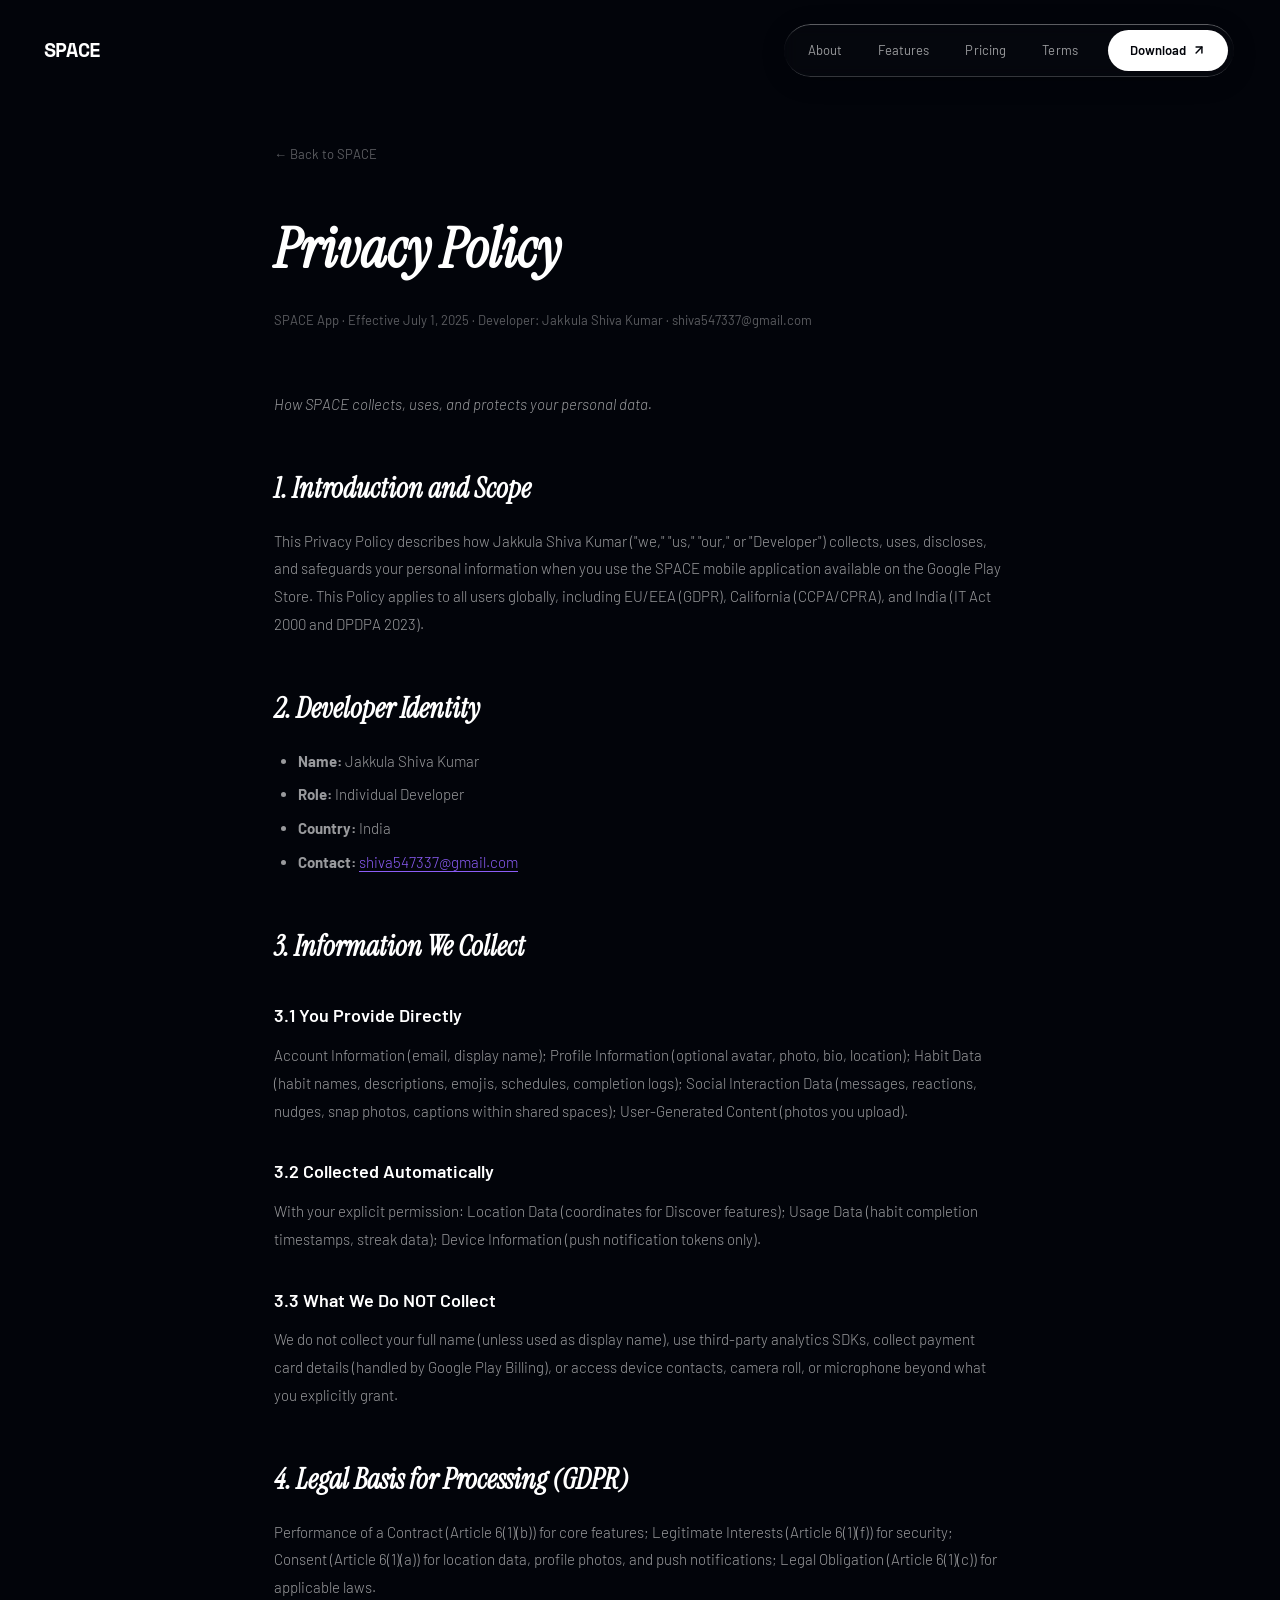
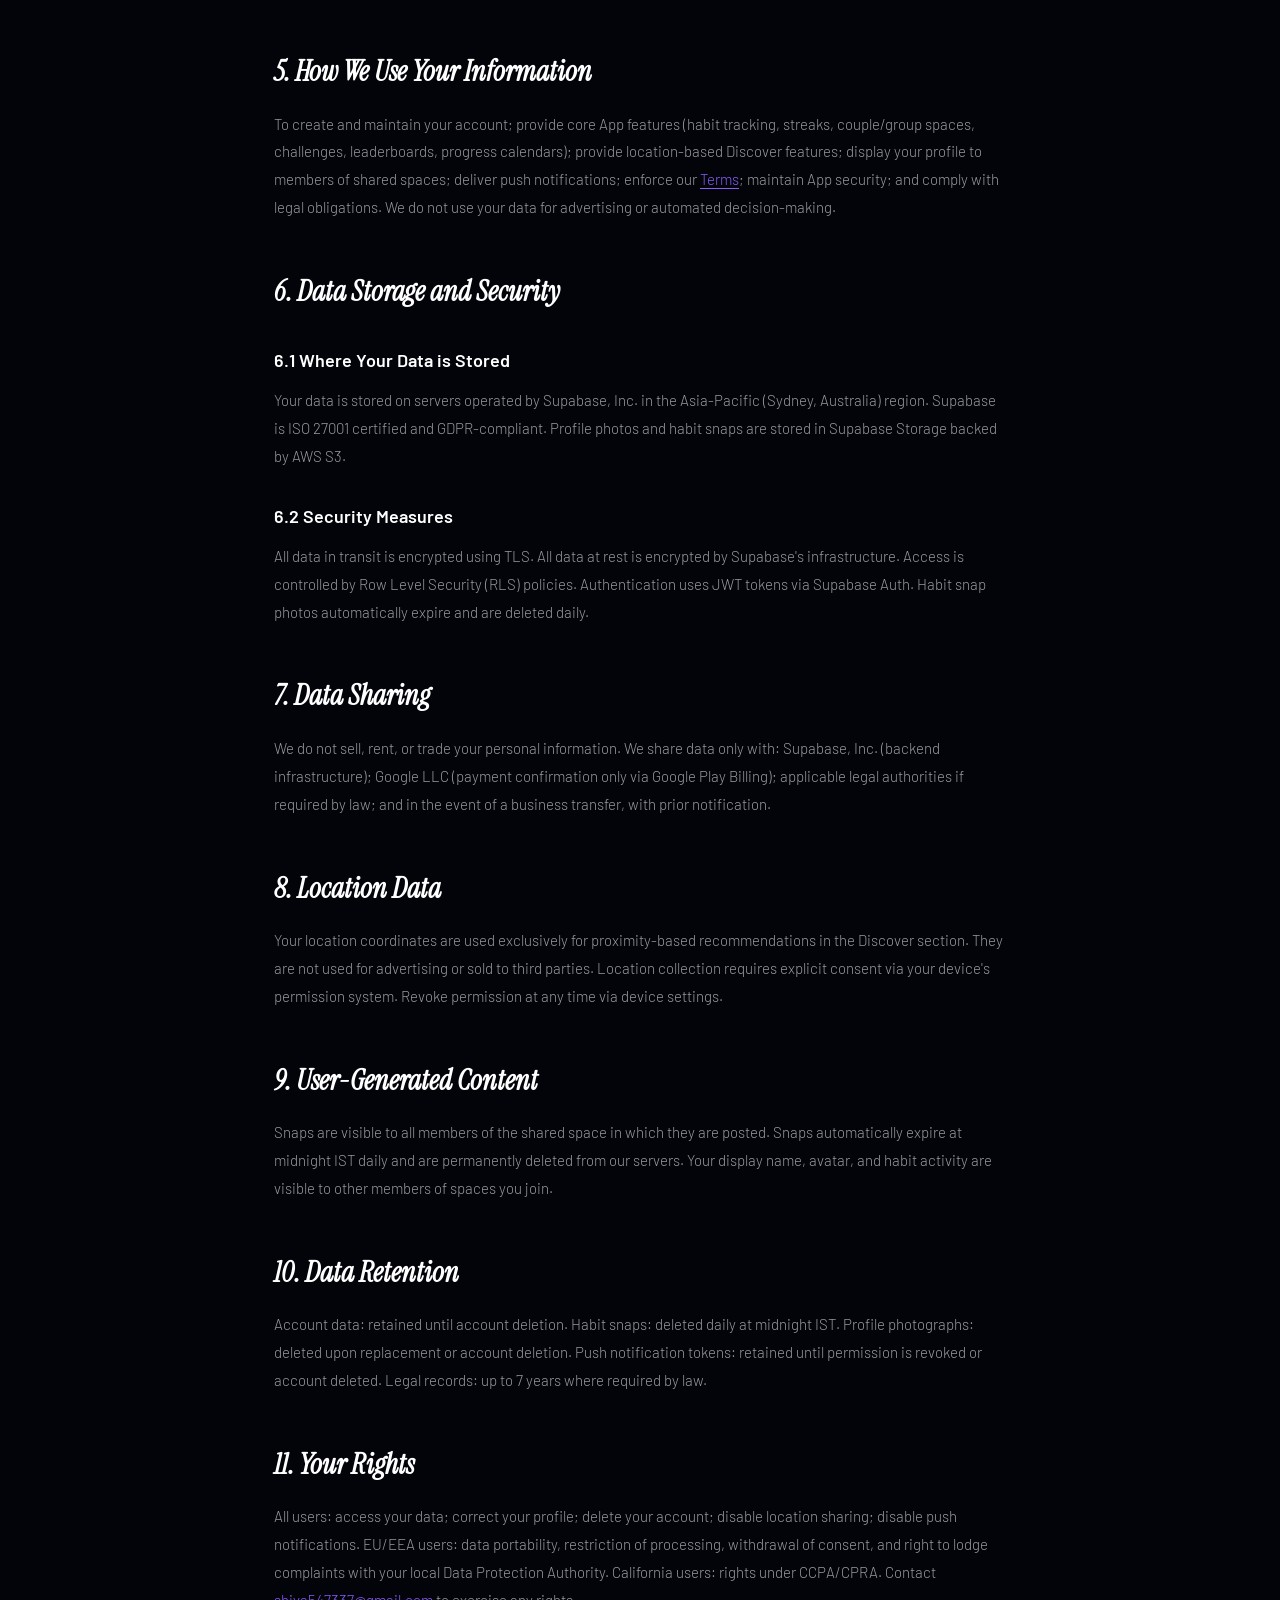
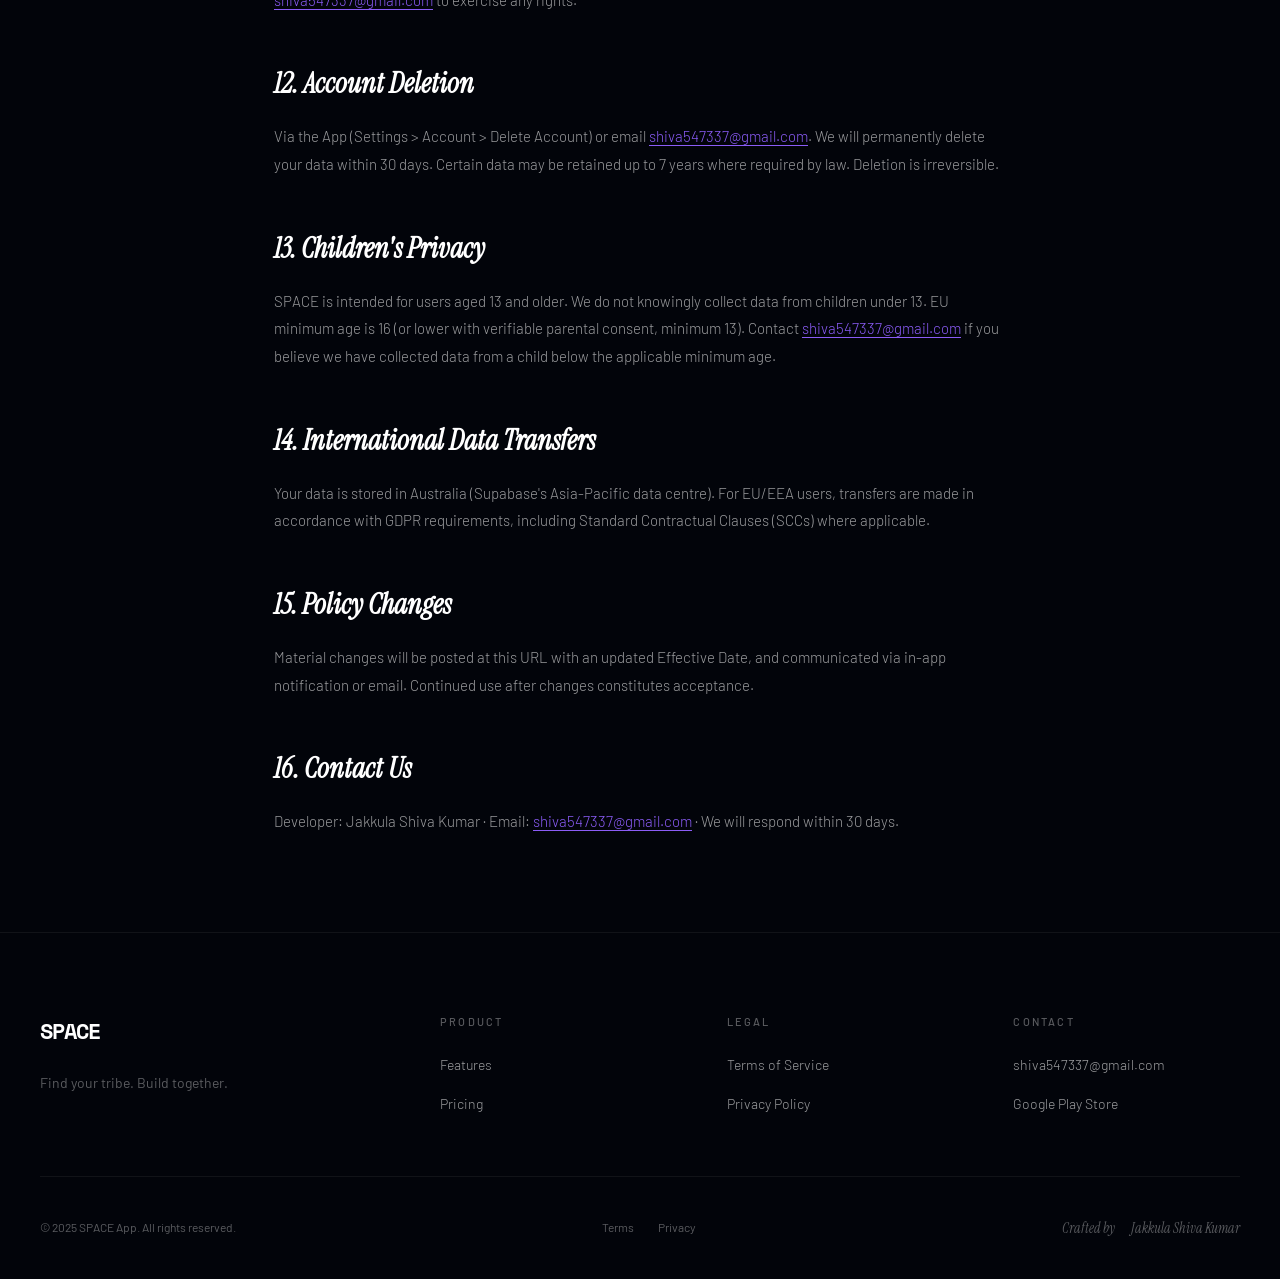
==== privacy.html @ 10e04848 "Add files via upload" ====
<!DOCTYPE html>
<html lang="en">

<head>
    <meta charset="UTF-8">
    <meta name="viewport" content="width=device-width, initial-scale=1.0">
    <title>Privacy Policy — SPACE App</title>
    <meta name="description"
        content="Privacy Policy for the SPACE habit tracking application. Learn how we collect, use, and protect your data.">
    <meta name="theme-color" content="#02040A">

    <link rel="preconnect" href="https://fonts.googleapis.com">
    <link rel="preconnect" href="https://fonts.gstatic.com" crossorigin>
    <link rel="stylesheet" href="styles.css">
</head>

<body>

    <!-- NAV -->
    <nav id="nav">
        <a href="index.html" class="nav-logo">SPACE</a>
        <div class="nav-pill liquid-glass">
            <div class="nav-links">
                <a href="index.html#showcase">About</a>
                <a href="index.html#features">Features</a>
                <a href="index.html#pricing">Pricing</a>
                <a href="terms.html">Terms</a>
            </div>
            <a href="https://play.google.com/store" target="_blank" class="nav-cta">
                Download
                <svg viewBox="0 0 24 24" fill="none" stroke="currentColor" stroke-width="2.5" stroke-linecap="round"
                    stroke-linejoin="round">
                    <line x1="7" y1="17" x2="17" y2="7" />
                    <polyline points="7 7 17 7 17 17" />
                </svg>
            </a>
        </div>
        <button class="hamburger" id="hamburger" aria-label="Menu">
            <span></span><span></span><span></span>
        </button>
    </nav>

    <div class="mobile-menu" id="mobile-menu">
        <a href="index.html">Home</a>
        <a href="index.html#features">Features</a>
        <a href="index.html#pricing">Pricing</a>
        <a href="terms.html">Terms of Service</a>
    </div>

    <!-- CONTENT -->
    <div class="legal-page">
        <a href="index.html" class="legal-back">← Back to SPACE</a>

        <h1 class="legal-title">Privacy Policy</h1>
        <p class="legal-subtitle">SPACE App · Effective July 1, 2025 · Developer: Jakkula Shiva Kumar ·
            shiva547337@gmail.com</p>

        <div class="legal-body">
            <p><em>How SPACE collects, uses, and protects your personal data.</em></p>

            <h2>1. Introduction and Scope</h2>
            <p>This Privacy Policy describes how Jakkula Shiva Kumar ("we," "us," "our," or "Developer") collects, uses,
                discloses, and safeguards your personal information when you use the SPACE mobile application available
                on the Google Play Store. This Policy applies to all users globally, including EU/EEA (GDPR), California
                (CCPA/CPRA), and India (IT Act 2000 and DPDPA 2023).</p>

            <h2>2. Developer Identity</h2>
            <ul>
                <li><strong>Name:</strong> Jakkula Shiva Kumar</li>
                <li><strong>Role:</strong> Individual Developer</li>
                <li><strong>Country:</strong> India</li>
                <li><strong>Contact:</strong> <a href="mailto:shiva547337@gmail.com">shiva547337@gmail.com</a></li>
            </ul>

            <h2>3. Information We Collect</h2>
            <h3>3.1 You Provide Directly</h3>
            <p>Account Information (email, display name); Profile Information (optional avatar, photo, bio, location);
                Habit Data (habit names, descriptions, emojis, schedules, completion logs); Social Interaction Data
                (messages, reactions, nudges, snap photos, captions within shared spaces); User-Generated Content
                (photos you upload).</p>
            <h3>3.2 Collected Automatically</h3>
            <p>With your explicit permission: Location Data (coordinates for Discover features); Usage Data (habit
                completion timestamps, streak data); Device Information (push notification tokens only).</p>
            <h3>3.3 What We Do NOT Collect</h3>
            <p>We do not collect your full name (unless used as display name), use third-party analytics SDKs, collect
                payment card details (handled by Google Play Billing), or access device contacts, camera roll, or
                microphone beyond what you explicitly grant.</p>

            <h2>4. Legal Basis for Processing (GDPR)</h2>
            <p>Performance of a Contract (Article 6(1)(b)) for core features; Legitimate Interests (Article 6(1)(f)) for
                security; Consent (Article 6(1)(a)) for location data, profile photos, and push notifications; Legal
                Obligation (Article 6(1)(c)) for applicable laws.</p>

            <h2>5. How We Use Your Information</h2>
            <p>To create and maintain your account; provide core App features (habit tracking, streaks, couple/group
                spaces, challenges, leaderboards, progress calendars); provide location-based Discover features; display
                your profile to members of shared spaces; deliver push notifications; enforce our <a
                    href="terms.html">Terms</a>; maintain App security; and comply with legal obligations. We do not use
                your data for advertising or automated decision-making.</p>

            <h2>6. Data Storage and Security</h2>
            <h3>6.1 Where Your Data is Stored</h3>
            <p>Your data is stored on servers operated by Supabase, Inc. in the Asia-Pacific (Sydney, Australia) region.
                Supabase is ISO 27001 certified and GDPR-compliant. Profile photos and habit snaps are stored in
                Supabase Storage backed by AWS S3.</p>
            <h3>6.2 Security Measures</h3>
            <p>All data in transit is encrypted using TLS. All data at rest is encrypted by Supabase's infrastructure.
                Access is controlled by Row Level Security (RLS) policies. Authentication uses JWT tokens via Supabase
                Auth. Habit snap photos automatically expire and are deleted daily.</p>

            <h2>7. Data Sharing</h2>
            <p>We do not sell, rent, or trade your personal information. We share data only with: Supabase, Inc.
                (backend infrastructure); Google LLC (payment confirmation only via Google Play Billing); applicable
                legal authorities if required by law; and in the event of a business transfer, with prior notification.
            </p>

            <h2>8. Location Data</h2>
            <p>Your location coordinates are used exclusively for proximity-based recommendations in the Discover
                section. They are not used for advertising or sold to third parties. Location collection requires
                explicit consent via your device's permission system. Revoke permission at any time via device settings.
            </p>

            <h2>9. User-Generated Content</h2>
            <p>Snaps are visible to all members of the shared space in which they are posted. Snaps automatically expire
                at midnight IST daily and are permanently deleted from our servers. Your display name, avatar, and habit
                activity are visible to other members of spaces you join.</p>

            <h2>10. Data Retention</h2>
            <p>Account data: retained until account deletion. Habit snaps: deleted daily at midnight IST. Profile
                photographs: deleted upon replacement or account deletion. Push notification tokens: retained until
                permission is revoked or account deleted. Legal records: up to 7 years where required by law.</p>

            <h2>11. Your Rights</h2>
            <p>All users: access your data; correct your profile; delete your account; disable location sharing; disable
                push notifications. EU/EEA users: data portability, restriction of processing, withdrawal of consent,
                and right to lodge complaints with your local Data Protection Authority. California users: rights under
                CCPA/CPRA. Contact <a href="mailto:shiva547337@gmail.com">shiva547337@gmail.com</a> to exercise any
                rights.</p>

            <h2>12. Account Deletion</h2>
            <p>Via the App (Settings > Account > Delete Account) or email <a
                    href="mailto:shiva547337@gmail.com">shiva547337@gmail.com</a>. We will permanently delete your data
                within
                30 days. Certain data may be retained up to 7 years where required by law. Deletion is irreversible.</p>

            <h2>13. Children's Privacy</h2>
            <p>SPACE is intended for users aged 13 and older. We do not knowingly collect data from children under 13.
                EU minimum age is 16 (or lower with verifiable parental consent, minimum 13). Contact <a
                    href="mailto:shiva547337@gmail.com">shiva547337@gmail.com</a> if you
                believe we have collected data from a child below the applicable minimum age.</p>

            <h2>14. International Data Transfers</h2>
            <p>Your data is stored in Australia (Supabase's Asia-Pacific data centre). For EU/EEA users, transfers are
                made in accordance with GDPR requirements, including Standard Contractual Clauses (SCCs) where
                applicable.</p>

            <h2>15. Policy Changes</h2>
            <p>Material changes will be posted at this URL with an updated Effective Date, and communicated via in-app
                notification or email. Continued use after changes constitutes acceptance.</p>

            <h2>16. Contact Us</h2>
            <p>Developer: Jakkula Shiva Kumar · Email: <a href="mailto:shiva547337@gmail.com">shiva547337@gmail.com</a>
                · We will respond within 30 days.</p>
        </div>
    </div>

    <!-- FOOTER -->
    <footer>
        <div class="footer-grid">
            <div>
                <a href="index.html" class="footer-logo">SPACE</a>
                <p style="font-size:14px;color:var(--text-tertiary);margin-top:8px;">Find your tribe. Build together.
                </p>
            </div>
            <div class="footer-col">
                <h5>Product</h5>
                <ul>
                    <li><a href="index.html#features">Features</a></li>
                    <li><a href="index.html#pricing">Pricing</a></li>
                </ul>
            </div>
            <div class="footer-col">
                <h5>Legal</h5>
                <ul>
                    <li><a href="terms.html">Terms of Service</a></li>
                    <li><a href="privacy.html">Privacy Policy</a></li>
                </ul>
            </div>
            <div class="footer-col">
                <h5>Contact</h5>
                <ul>
                    <li><a href="mailto:shiva547337@gmail.com">shiva547337@gmail.com</a></li>
                    <li><a href="https://play.google.com/store" target="_blank">Google Play Store</a></li>
                </ul>
            </div>
        </div>
        <div class="footer-bottom">
            <span class="footer-copy">© 2025 SPACE App. All rights reserved.</span>
            <div class="footer-links">
                <a href="terms.html">Terms</a>
                <a href="privacy.html">Privacy</a>
            </div>
            <span class="footer-partners">Crafted by <em>Jakkula Shiva Kumar</em></span>
        </div>
    </footer>

    <script>
        // Hamburger menu for legal pages
        const hamburger = document.getElementById('hamburger');
        const mobileMenu = document.getElementById('mobile-menu');
        if (hamburger && mobileMenu) {
            hamburger.addEventListener('click', () => {
                hamburger.classList.toggle('active');
                mobileMenu.classList.toggle('open');
                document.body.style.overflow = mobileMenu.classList.contains('open') ? 'hidden' : '';
            });
            mobileMenu.querySelectorAll('a').forEach(link => {
                link.addEventListener('click', () => {
                    hamburger.classList.remove('active');
                    mobileMenu.classList.remove('open');
                    document.body.style.overflow = '';
                });
            });
        }

        // Scroll nav effect
        const nav = document.getElementById('nav');
        const style = document.createElement('style');
        style.textContent = `
            nav.scrolled {
                background: rgba(2, 4, 10, 0.85);
                backdrop-filter: blur(24px);
                -webkit-backdrop-filter: blur(24px);
                border-bottom: 1px solid rgba(255,255,255,0.06);
                box-shadow: 0 4px 30px rgba(0,0,0,0.3);
            }
        `;
        document.head.appendChild(style);
        window.addEventListener('scroll', () => {
            nav.classList.toggle('scrolled', window.scrollY > 80);
        }, { passive: true });
    </script>
</body>

</html>
---- styles.css ----
/* ============================================================
   SPACE — Cinematic Liquid Glass Design System
   Deep Void · Frosted Glass · Instrument Serif · Barlow
   ============================================================ */

/* ---------- FONTS ---------- */
@import url('https://fonts.googleapis.com/css2?family=Instrument+Serif:ital@0;1&family=Barlow:wght@300;400;500;600&family=Space+Mono:ital,wght@0,400;0,700;1,400&display=swap');

/* ---------- CSS CUSTOM PROPERTIES ---------- */
:root {
    --bg: #02040A;
    --bg-card: rgba(255, 255, 255, 0.015);
    --bg-card-strong: rgba(255, 255, 255, 0.02);

    --text: #ffffff;
    --text-secondary: rgba(255, 255, 255, 0.60);
    --text-tertiary: rgba(255, 255, 255, 0.35);
    --text-highlight: rgba(255, 255, 255, 0.85);

    --accent: #8B5CF6;
    --accent-2: #EC4899;
    --accent-3: #34D399;
    --neon-blue: #3B82F6;
    --gold: #FBBF24;
    --indigo: #6366F1;

    --border: rgba(255, 255, 255, 0.06);
    --border-hover: rgba(255, 255, 255, 0.12);

    --radius: 20px;
    --radius-lg: 2.5rem;
    --radius-pill: 100px;

    --ease: cubic-bezier(0.16, 1, 0.3, 1);
    --ease-smooth: cubic-bezier(0.4, 0, 0.2, 1);

    --font-heading: 'Instrument Serif', serif;
    --font-body: 'Barlow', sans-serif;
    --font-brand: 'Space Mono', monospace;
}

/* ---------- RESET ---------- */
*,
*::before,
*::after {
    margin: 0;
    padding: 0;
    box-sizing: border-box;
}

html {
    scroll-behavior: smooth;
    font-size: 16px;
    -webkit-font-smoothing: antialiased;
    -moz-osx-font-smoothing: grayscale;
}

body {
    font-family: var(--font-body);
    font-weight: 400;
    color: var(--text);
    background-color: var(--bg);
    line-height: 1.6;
    overflow-x: hidden;
}

::selection {
    background: rgba(255, 255, 255, 0.3);
    color: white;
}

a {
    color: inherit;
    text-decoration: none;
    transition: all 0.3s var(--ease);
}

ul,
ol {
    list-style: none;
}

img {
    max-width: 100%;
    display: block;
}

button {
    font-family: inherit;
    border: none;
    cursor: pointer;
    background: none;
    color: inherit;
}

/* ---------- LIQUID GLASS CSS ---------- */
.liquid-glass {
    background: rgba(255, 255, 255, 0.015);
    background-blend-mode: luminosity;
    backdrop-filter: blur(8px);
    -webkit-backdrop-filter: blur(8px);
    border: none;
    box-shadow: inset 0 1px 1px rgba(255, 255, 255, 0.1), 0 4px 24px rgba(0, 0, 0, 0.2);
    position: relative;
    overflow: hidden;
    transition: all 0.4s var(--ease);
}

.liquid-glass::before {
    content: '';
    position: absolute;
    inset: 0;
    border-radius: inherit;
    padding: 1px;
    background: linear-gradient(180deg, rgba(255, 255, 255, 0.3) 0%, rgba(255, 255, 255, 0.05) 20%, rgba(255, 255, 255, 0) 40%, rgba(255, 255, 255, 0) 60%, rgba(255, 255, 255, 0.05) 80%, rgba(255, 255, 255, 0.2) 100%);
    -webkit-mask: linear-gradient(#fff 0 0) content-box, linear-gradient(#fff 0 0);
    -webkit-mask-composite: xor;
    mask-composite: exclude;
    pointer-events: none;
}

.liquid-glass-strong {
    background: rgba(255, 255, 255, 0.02);
    background-blend-mode: luminosity;
    backdrop-filter: blur(50px);
    -webkit-backdrop-filter: blur(50px);
    border: none;
    box-shadow: 0 8px 32px rgba(0, 0, 0, 0.3), inset 0 1px 1px rgba(255, 255, 255, 0.2);
    position: relative;
    overflow: hidden;
    transition: all 0.4s var(--ease);
}

.liquid-glass-strong::before {
    content: '';
    position: absolute;
    inset: 0;
    border-radius: inherit;
    padding: 1.2px;
    background: linear-gradient(180deg, rgba(255, 255, 255, 0.6) 0%, rgba(255, 255, 255, 0.15) 20%, rgba(255, 255, 255, 0) 40%, rgba(255, 255, 255, 0) 60%, rgba(255, 255, 255, 0.15) 80%, rgba(255, 255, 255, 0.4) 100%);
    -webkit-mask: linear-gradient(#fff 0 0) content-box, linear-gradient(#fff 0 0);
    -webkit-mask-composite: xor;
    mask-composite: exclude;
    pointer-events: none;
}

/* ---------- ANIMATIONS ---------- */
@keyframes fadeUp {
    from {
        opacity: 0;
        transform: translateY(30px);
        filter: blur(8px);
    }

    to {
        opacity: 1;
        transform: translateY(0);
        filter: blur(0);
    }
}

@keyframes float {

    0%,
    100% {
        transform: translateY(0);
    }

    50% {
        transform: translateY(-14px);
    }
}

@keyframes pulse-glow {

    0%,
    100% {
        opacity: 0.6;
        box-shadow: 0 0 10px currentColor;
    }

    50% {
        opacity: 1;
        box-shadow: 0 0 20px currentColor;
    }
}

@keyframes shimmer {
    0% {
        background-position: 0% center;
    }

    100% {
        background-position: 250% center;
    }
}

@keyframes gradient-shift {
    0% {
        background-position: 0% 50%;
    }

    50% {
        background-position: 100% 50%;
    }

    100% {
        background-position: 0% 50%;
    }
}

@keyframes marquee-scroll {
    0% {
        transform: translateX(0);
    }

    100% {
        transform: translateX(-50%);
    }
}

@keyframes spin-slow {
    from {
        transform: rotate(0deg);
    }

    to {
        transform: rotate(360deg);
    }
}

/* Scroll reveal */
.reveal {
    opacity: 0;
    transform: translateY(40px);
    filter: blur(8px);
    transition: opacity 0.8s var(--ease), transform 0.8s var(--ease), filter 0.8s var(--ease);
}

.reveal.visible {
    opacity: 1;
    transform: translateY(0);
    filter: blur(0);
}

.reveal.delay-1 {
    transition-delay: 0.12s;
}

.reveal.delay-2 {
    transition-delay: 0.24s;
}

.reveal.delay-3 {
    transition-delay: 0.36s;
}

.reveal.delay-4 {
    transition-delay: 0.48s;
}

.reveal.delay-5 {
    transition-delay: 0.60s;
}

/* Blur text word animation */
.blur-word {
    display: inline-block;
    opacity: 0;
    filter: blur(12px);
    transform: translateY(40px);
    transition: all 0.6s var(--ease);
}

.blur-word.visible {
    opacity: 1;
    filter: blur(0);
    transform: translateY(0);
}

/* ---------- LAYOUT HELPERS ---------- */
.container {
    max-width: 1200px;
    margin: 0 auto;
    padding: 0 24px;
}

.container-lg {
    max-width: 1400px;
    margin: 0 auto;
    padding: 0 24px;
}

/* ---------- BUTTONS ---------- */
.btn {
    display: inline-flex;
    align-items: center;
    gap: 10px;
    font-family: var(--font-body);
    font-weight: 500;
    font-size: 15px;
    padding: 14px 32px;
    border-radius: var(--radius-pill);
    cursor: pointer;
    transition: all 0.4s var(--ease);
    white-space: nowrap;
    letter-spacing: 0.01em;
}

.btn-icon {
    width: 18px;
    height: 18px;
}

.btn-primary {
    background: #fff;
    color: var(--bg);
    font-weight: 600;
    box-shadow: 0 0 40px rgba(255, 255, 255, 0.08);
}

.btn-primary:hover {
    transform: translateY(-2px);
    box-shadow: 0 8px 40px rgba(255, 255, 255, 0.15);
}

.btn-glass {
    padding: 14px 32px;
}

.btn-glass:hover {
    background: rgba(255, 255, 255, 0.04);
    transform: translateY(-2px);
}

.btn-outline {
    border: 1px solid rgba(255, 255, 255, 0.15);
    color: var(--text-secondary);
}

.btn-outline:hover {
    border-color: rgba(255, 255, 255, 0.3);
    color: var(--text);
}

.btn-sm {
    padding: 10px 22px;
    font-size: 13px;
}

/* ---------- SECTION SHARED ---------- */
.section-label {
    font-family: var(--font-body);
    font-size: 11px;
    font-weight: 500;
    letter-spacing: 0.25em;
    text-transform: uppercase;
    color: var(--text-tertiary);
    margin-bottom: 20px;
}

.section-label.centered {
    text-align: center;
}

.section-heading {
    font-family: var(--font-heading);
    font-style: italic;
    font-size: clamp(40px, 6vw, 80px);
    font-weight: 400;
    line-height: 1.1;
    letter-spacing: -0.02em;
    text-wrap: balance;
    margin-bottom: 24px;
}

.section-heading .accent {
    color: var(--accent);
}

.section-desc {
    font-size: 17px;
    font-weight: 300;
    line-height: 1.8;
    color: var(--text-secondary);
    max-width: 540px;
    letter-spacing: 0.01em;
}

.section-desc.centered {
    margin: 0 auto;
    text-align: center;
}

/* ---------- NAVBAR ---------- */
nav {
    position: fixed;
    top: 24px;
    left: 50%;
    transform: translateX(-50%);
    z-index: 50;
    display: flex;
    align-items: center;
    gap: 0;
    padding: 0 6px;
    transition: all 0.5s var(--ease);
    width: calc(100% - 48px);
    max-width: 1200px;
}

.nav-logo {
    font-family: var(--font-brand);
    font-size: 20px;
    font-weight: 700;
    color: var(--text);
    letter-spacing: -0.04em;
    width: 52px;
    height: 52px;
    display: flex;
    align-items: center;
    justify-content: center;
    border-radius: 50%;
    flex-shrink: 0;
}

.nav-pill {
    display: flex;
    align-items: center;
    gap: 4px;
    margin-left: auto;
    padding: 6px;
    border-radius: var(--radius-pill);
}

.nav-links {
    display: flex;
    align-items: center;
    gap: 0;
}

.nav-links a {
    font-size: 13px;
    font-weight: 400;
    color: var(--text-secondary);
    padding: 10px 18px;
    border-radius: var(--radius-pill);
    transition: all 0.3s var(--ease);
    letter-spacing: 0.01em;
}

.nav-links a:hover {
    color: var(--text);
    background: rgba(255, 255, 255, 0.04);
}

.nav-cta {
    font-family: var(--font-body);
    font-size: 13px;
    font-weight: 600;
    background: #fff;
    color: var(--bg);
    padding: 10px 22px;
    border-radius: var(--radius-pill);
    margin-left: 8px;
    display: inline-flex;
    align-items: center;
    gap: 6px;
    transition: all 0.3s var(--ease);
}

.nav-cta:hover {
    transform: scale(1.04);
    box-shadow: 0 4px 24px rgba(255, 255, 255, 0.12);
}

.nav-cta svg {
    width: 14px;
    height: 14px;
}

/* Hamburger */
.hamburger {
    display: none;
    flex-direction: column;
    gap: 5px;
    cursor: pointer;
    padding: 8px;
    z-index: 900;
    margin-left: auto;
}

.hamburger span {
    width: 22px;
    height: 1.5px;
    background: var(--text);
    border-radius: 2px;
    transition: all 0.35s var(--ease);
    transform-origin: center;
}

.hamburger.active span:nth-child(1) {
    transform: rotate(45deg) translate(4px, 5px);
}

.hamburger.active span:nth-child(2) {
    opacity: 0;
    transform: scaleX(0);
}

.hamburger.active span:nth-child(3) {
    transform: rotate(-45deg) translate(4px, -5px);
}

/* Mobile menu */
.mobile-menu {
    display: none;
    position: fixed;
    inset: 0;
    background: rgba(2, 4, 10, 0.97);
    backdrop-filter: blur(40px);
    -webkit-backdrop-filter: blur(40px);
    z-index: 850;
    flex-direction: column;
    align-items: center;
    justify-content: center;
    gap: 32px;
    opacity: 0;
    pointer-events: none;
    transition: opacity 0.4s var(--ease);
}

.mobile-menu.open {
    display: flex;
    opacity: 1;
    pointer-events: all;
}

.mobile-menu a {
    font-family: var(--font-heading);
    font-style: italic;
    font-size: 36px;
    color: var(--text-secondary);
    transition: color 0.3s;
}

.mobile-menu a:hover {
    color: var(--text);
}

/* ---------- HERO ---------- */
.hero {
    position: relative;
    min-height: 100vh;
    display: flex;
    flex-direction: column;
    align-items: center;
    justify-content: center;
    text-align: center;
    padding: 120px 24px 80px;
    overflow: hidden;
}

/* Animated gradient background */
.hero-gradient-bg {
    position: absolute;
    inset: 0;
    z-index: 0;
    overflow: hidden;
}

.hero-gradient-bg canvas {
    width: 100%;
    height: 100%;
}

/* Gradient overlay to fade hero bottom to bg */
.hero-gradient-overlay {
    position: absolute;
    bottom: 0;
    left: 0;
    right: 0;
    height: 40%;
    background: linear-gradient(to top, var(--bg) 0%, transparent 100%);
    z-index: 1;
    pointer-events: none;
}

.hero-top-fade {
    position: absolute;
    top: 0;
    left: 0;
    right: 0;
    height: 15%;
    background: linear-gradient(to bottom, var(--bg) 0%, transparent 100%);
    z-index: 1;
    pointer-events: none;
}

/* Ambient orbs */
.orb {
    position: absolute;
    border-radius: 50%;
    filter: blur(120px);
    pointer-events: none;
    z-index: 0;
}

.orb-1 {
    width: 600px;
    height: 600px;
    background: rgba(99, 102, 241, 0.12);
    top: -200px;
    left: -200px;
}

.orb-2 {
    width: 500px;
    height: 500px;
    background: rgba(139, 92, 246, 0.08);
    top: 10%;
    right: -150px;
}

.orb-3 {
    width: 400px;
    height: 400px;
    background: rgba(236, 72, 153, 0.06);
    bottom: 10%;
    left: 20%;
}

/* Hero content */
.hero-badge {
    display: inline-flex;
    align-items: center;
    gap: 8px;
    font-family: var(--font-body);
    font-size: 12px;
    font-weight: 500;
    letter-spacing: 0.15em;
    text-transform: uppercase;
    color: var(--text-secondary);
    padding: 10px 22px;
    border-radius: var(--radius-pill);
    margin-bottom: 40px;
    position: relative;
    z-index: 2;
    animation: fadeUp 0.6s var(--ease) both;
}

.hero-badge .dot {
    width: 6px;
    height: 6px;
    border-radius: 50%;
    background: var(--accent-3);
    animation: pulse-glow 2s ease-in-out infinite;
    color: var(--accent-3);
}

.hero-title {
    position: relative;
    z-index: 2;
    margin-bottom: 24px;
}

.hero-title .brand-text {
    font-family: var(--font-brand);
    font-size: clamp(80px, 14vw, 180px);
    font-weight: 700;
    letter-spacing: -0.05em;
    line-height: 0.85;
    display: block;
    color: #FF2D2D;
    -webkit-text-fill-color: transparent;
    background: radial-gradient(circle, #FF2D2D 1px, transparent 1px);
    background-size: 4px 4px;
    -webkit-background-clip: text;
    background-clip: text;
    filter: drop-shadow(0 0 40px rgba(255, 45, 45, 0.3)) drop-shadow(0 0 80px rgba(255, 45, 45, 0.15));
}

.hero-tagline {
    font-family: var(--font-heading);
    font-style: italic;
    font-size: clamp(24px, 4vw, 48px);
    font-weight: 400;
    color: var(--text-highlight);
    line-height: 1.2;
    margin-bottom: 24px;
    position: relative;
    z-index: 2;
    animation: fadeUp 0.6s 0.15s var(--ease) both;
}

.hero-desc {
    font-size: clamp(15px, 1.8vw, 18px);
    font-weight: 300;
    color: var(--text-secondary);
    line-height: 1.8;
    max-width: 560px;
    margin: 0 auto 44px;
    position: relative;
    z-index: 2;
    animation: fadeUp 0.6s 0.2s var(--ease) both;
    letter-spacing: 0.01em;
}

.hero-actions {
    display: flex;
    align-items: center;
    gap: 16px;
    flex-wrap: wrap;
    justify-content: center;
    position: relative;
    z-index: 2;
    animation: fadeUp 0.6s 0.25s var(--ease) both;
    margin-bottom: 20px;
}

.hero-note {
    font-family: var(--font-body);
    font-size: 12px;
    font-weight: 400;
    color: var(--text-tertiary);
    letter-spacing: 0.08em;
    position: relative;
    z-index: 2;
    animation: fadeUp 0.6s 0.3s var(--ease) both;
    margin-bottom: 60px;
}

/* Hero stats */
.hero-stats {
    display: flex;
    align-items: center;
    gap: 0;
    position: relative;
    z-index: 2;
    animation: fadeUp 0.6s 0.35s var(--ease) both;
    padding: 20px 12px;
    border-radius: var(--radius);
}

.hero-stat {
    text-align: center;
    padding: 0 36px;
}

.hero-stat:not(:last-child) {
    border-right: 1px solid var(--border);
}

.hero-stat-num {
    font-family: var(--font-heading);
    font-style: italic;
    font-size: 32px;
    color: var(--text);
    margin-bottom: 4px;
}

.hero-stat-label {
    font-family: var(--font-body);
    font-size: 10px;
    font-weight: 500;
    color: var(--text-tertiary);
    letter-spacing: 0.2em;
    text-transform: uppercase;
}

/* ---------- PHONE SHOWCASE ---------- */
.showcase {
    padding: 0 24px 160px;
    display: flex;
    justify-content: center;
    position: relative;
}

.showcase-wrap {
    position: relative;
    width: 300px;
}

.phone-3d {
    width: 300px;
    border-radius: 12px;
    background: transparent;
    box-shadow:
        0 60px 160px rgba(0, 0, 0, 0.8),
        0 0 100px rgba(139, 92, 246, 0.1);
    position: relative;
    animation: float 7s ease-in-out infinite;
    transition: transform 0.3s var(--ease);
}

.phone-3d .notch {
    display: none;
}

.phone-screenshot {
    width: 100%;
    height: auto;
    display: block;
    border-radius: 12px;
}

.phone-screen {
    padding: 50px 16px 18px;
    height: 600px;
    display: flex;
    flex-direction: column;
    gap: 8px;
}

/* Floating cards */
.float-card {
    position: absolute;
    padding: 14px 20px;
    border-radius: 16px;
    white-space: nowrap;
    z-index: 5;
    animation: float 5s ease-in-out infinite;
}

.float-card .fc-label {
    font-family: var(--font-body);
    font-size: 9px;
    font-weight: 500;
    color: var(--text-tertiary);
    letter-spacing: 0.15em;
    text-transform: uppercase;
    margin-bottom: 4px;
}

.float-card .fc-value {
    font-family: var(--font-body);
    font-size: 16px;
    font-weight: 600;
}

.fc-left-1 {
    left: -170px;
    top: 80px;
    animation-delay: 0.5s;
}

.fc-right-1 {
    right: -165px;
    top: 190px;
    animation-delay: 1s;
}

.fc-left-2 {
    left: -155px;
    bottom: 170px;
    animation-delay: 1.5s;
}

.highlight-green {
    color: var(--accent-3);
}

.highlight-pink {
    color: var(--accent-2);
}

/* ---------- MISSION STATEMENT ---------- */
.mission {
    padding: 120px 24px;
    display: flex;
    flex-direction: column;
    align-items: center;
    text-align: center;
    position: relative;
}

.mission-line {
    width: 1px;
    height: 100px;
    background: linear-gradient(to bottom, transparent, var(--accent), transparent);
    margin-bottom: 60px;
}

.mission-quote {
    font-family: var(--font-heading);
    font-style: italic;
    font-size: clamp(28px, 4.5vw, 56px);
    font-weight: 400;
    line-height: 1.3;
    max-width: 900px;
    letter-spacing: -0.02em;
    text-wrap: balance;
    position: relative;
    z-index: 1;
}

.mission .ambient-orb {
    position: absolute;
    width: 500px;
    height: 500px;
    border-radius: 50%;
    background: rgba(99, 102, 241, 0.08);
    filter: blur(120px);
    top: 50%;
    left: 50%;
    transform: translate(-50%, -50%);
    pointer-events: none;
}

/* ---------- MARQUEE ---------- */
.marquee-section {
    padding: 0 0 100px;
    overflow: hidden;
}

.marquee-track {
    display: flex;
    animation: marquee-scroll 35s linear infinite;
    gap: 16px;
}

.marquee-item {
    display: inline-flex;
    align-items: center;
    gap: 10px;
    font-family: var(--font-body);
    font-size: 13px;
    font-weight: 400;
    color: var(--text-tertiary);
    white-space: nowrap;
    padding: 12px 24px;
    border-radius: var(--radius-pill);
    flex-shrink: 0;
}

.marquee-item .emoji {
    font-size: 16px;
}

/* ---------- APP SHOWCASE (SPLIT LAYOUT) ---------- */
.app-showcase {
    padding: 140px 24px;
    position: relative;
}

.app-showcase-grid {
    display: grid;
    grid-template-columns: 1.1fr 1fr;
    gap: 80px;
    align-items: center;
    max-width: 1200px;
    margin: 0 auto;
}

.showcase-phone-wrap {
    position: relative;
    display: flex;
    justify-content: center;
}

.showcase-phone {
    width: 100%;
    max-width: 360px;
    border-radius: 16px;
    border: none;
    box-shadow: 0 40px 120px rgba(0, 0, 0, 0.6), 0 0 80px rgba(139, 92, 246, 0.08);
    transition: transform 0.6s var(--ease);
}

.showcase-phone:hover {
    transform: scale(1.02);
}

.showcase-phone img {
    width: 100%;
    height: auto;
    display: block;
    border-radius: 16px;
}

.showcase-phone-label {
    position: absolute;
    bottom: -20px;
    left: 50%;
    transform: translateX(-50%);
    padding: 8px 20px;
    border-radius: var(--radius-pill);
    font-size: 11px;
    font-weight: 500;
    letter-spacing: 0.15em;
    text-transform: uppercase;
    color: var(--text-tertiary);
}

.showcase-content .section-heading {
    font-size: clamp(36px, 5vw, 64px);
}

/* Spec grid */
.spec-grid {
    display: grid;
    grid-template-columns: repeat(2, 1fr);
    gap: 12px;
    margin-top: 48px;
}

.spec-card {
    padding: 24px;
    border-radius: var(--radius);
    transition: all 0.4s var(--ease);
}

.spec-card:hover {
    background: rgba(255, 255, 255, 0.03);
    transform: translateY(-2px);
}

.spec-icon {
    font-size: 20px;
    margin-bottom: 12px;
}

.spec-value {
    font-family: var(--font-heading);
    font-style: italic;
    font-size: 20px;
    color: var(--text);
    margin-bottom: 4px;
}

.spec-label {
    font-size: 12px;
    font-weight: 400;
    color: var(--text-tertiary);
    letter-spacing: 0.1em;
    text-transform: uppercase;
}

/* ---------- FEATURES BENTO GRID ---------- */
.features-section {
    padding: 140px 24px;
    position: relative;
}

.features-header {
    text-align: center;
    max-width: 650px;
    margin: 0 auto 80px;
}

.features-section .ambient-orb {
    position: absolute;
    width: 600px;
    height: 600px;
    border-radius: 50%;
    background: rgba(99, 102, 241, 0.06);
    filter: blur(120px);
    top: 20%;
    right: -200px;
    pointer-events: none;
}

.bento-grid {
    display: grid;
    grid-template-columns: repeat(3, 1fr);
    gap: 16px;
    max-width: 1100px;
    margin: 0 auto;
}

.bento-card {
    padding: 40px;
    border-radius: var(--radius);
    transition: all 0.4s var(--ease);
    display: flex;
    flex-direction: column;
    min-height: 240px;
}

.bento-card:hover {
    transform: translateY(-4px);
    box-shadow: 0 16px 48px rgba(0, 0, 0, 0.3);
    background: rgba(255, 255, 255, 0.03);
}

.bento-card-icon {
    width: 52px;
    height: 52px;
    border-radius: 16px;
    display: flex;
    align-items: center;
    justify-content: center;
    font-size: 22px;
    margin-bottom: 24px;
    border: 1px solid var(--border);
    background: rgba(255, 255, 255, 0.02);
}

.bento-card-title {
    font-family: var(--font-body);
    font-size: 18px;
    font-weight: 600;
    margin-bottom: 12px;
    letter-spacing: -0.01em;
}

.bento-card-desc {
    font-size: 14px;
    font-weight: 300;
    line-height: 1.75;
    color: var(--text-secondary);
}

/* ---------- JOURNEY TIMELINE ---------- */
.timeline-section {
    padding: 140px 24px;
    position: relative;
}

.timeline-header {
    text-align: center;
    max-width: 600px;
    margin: 0 auto 100px;
}

.timeline {
    position: relative;
    max-width: 900px;
    margin: 0 auto;
}

/* Center vertical line */
.timeline::before {
    content: '';
    position: absolute;
    top: 0;
    bottom: 0;
    left: 50%;
    width: 1px;
    background: linear-gradient(to bottom, transparent, rgba(255, 255, 255, 0.1), rgba(255, 255, 255, 0.1), transparent);
    transform: translateX(-50%);
}

.timeline-step {
    display: flex;
    align-items: flex-start;
    gap: 60px;
    margin-bottom: 80px;
    position: relative;
}

.timeline-step:last-child {
    margin-bottom: 0;
}

/* Alternating layout */
.timeline-step:nth-child(odd) {
    flex-direction: row;
}

.timeline-step:nth-child(even) {
    flex-direction: row-reverse;
}

.timeline-step:nth-child(odd) .timeline-card {
    text-align: right;
}

.timeline-step:nth-child(even) .timeline-card {
    text-align: left;
}

.timeline-card {
    flex: 1;
    padding: 32px;
    border-radius: var(--radius);
}

/* Timeline node (center dot) */
.timeline-node {
    position: absolute;
    left: 50%;
    top: 32px;
    transform: translateX(-50%);
    width: 14px;
    height: 14px;
    border-radius: 50%;
    background: var(--accent);
    box-shadow: 0 0 20px rgba(139, 92, 246, 0.4), 0 0 60px rgba(139, 92, 246, 0.15);
    z-index: 2;
}

.timeline-step-num {
    font-family: var(--font-body);
    font-size: 10px;
    font-weight: 500;
    letter-spacing: 0.2em;
    text-transform: uppercase;
    color: var(--accent);
    margin-bottom: 12px;
}

.timeline-step-title {
    font-family: var(--font-heading);
    font-style: italic;
    font-size: 28px;
    margin-bottom: 12px;
}

.timeline-step-desc {
    font-size: 14px;
    font-weight: 300;
    line-height: 1.75;
    color: var(--text-secondary);
}

/* ---------- THREE MODES (BENTO DESTINATIONS) ---------- */
.modes-section {
    padding: 140px 24px;
}

.modes-header {
    display: flex;
    align-items: flex-end;
    justify-content: space-between;
    max-width: 1200px;
    margin: 0 auto 60px;
}

.modes-header .section-heading {
    margin-bottom: 0;
}

.modes-link {
    font-size: 14px;
    font-weight: 400;
    color: var(--text-secondary);
    display: flex;
    align-items: center;
    gap: 8px;
    transition: color 0.3s;
    white-space: nowrap;
}

.modes-link:hover {
    color: var(--text);
}

.modes-grid {
    display: grid;
    grid-template-columns: repeat(2, 1fr);
    gap: 16px;
    max-width: 1200px;
    margin: 0 auto;
}

.mode-card {
    position: relative;
    border-radius: var(--radius);
    overflow: hidden;
    min-height: 520px;
    display: flex;
    flex-direction: column;
    justify-content: flex-end;
    padding: 36px;
    transition: all 0.4s var(--ease);
    cursor: pointer;
    border: 1px solid var(--border);
}

.mode-card-bg {
    position: absolute;
    inset: 0;
    z-index: 0;
    background: rgba(10, 10, 20, 0.9);
    display: flex;
    align-items: center;
    justify-content: center;
    overflow: hidden;
    padding: 20px 20px 80px;
}

.mode-card-bg img {
    width: auto;
    height: 100%;
    max-width: 100%;
    object-fit: contain;
    border-radius: 16px;
    box-shadow: 0 8px 40px rgba(0, 0, 0, 0.5);
    transition: transform 0.6s var(--ease);
}

.mode-card:hover .mode-card-bg img {
    transform: scale(1.03);
}

.mode-card-gradient {
    position: absolute;
    inset: 0;
    background: linear-gradient(to top, rgba(2, 4, 10, 0.95) 0%, rgba(2, 4, 10, 0.5) 40%, rgba(2, 4, 10, 0.1) 100%);
    z-index: 1;
}

.mode-card-content {
    position: relative;
    z-index: 2;
}

.mode-card-tag {
    font-family: var(--font-body);
    font-size: 10px;
    font-weight: 500;
    letter-spacing: 0.2em;
    text-transform: uppercase;
    color: var(--accent-3);
    margin-bottom: 10px;
}

.mode-card-title {
    font-family: var(--font-heading);
    font-style: italic;
    font-size: 32px;
    margin-bottom: 10px;
    line-height: 1.1;
}

.mode-card-desc {
    font-size: 14px;
    font-weight: 300;
    color: var(--text-secondary);
    line-height: 1.6;
    margin-bottom: 20px;
    max-width: 320px;
}

.mode-card-btn {
    display: inline-flex;
    align-items: center;
    gap: 8px;
    font-size: 13px;
    font-weight: 500;
    color: var(--text);
    padding: 10px 22px;
    border-radius: var(--radius-pill);
    border: 1px solid rgba(255, 255, 255, 0.15);
    transition: all 0.3s var(--ease);
    width: fit-content;
}

.mode-card-btn:hover {
    background: rgba(255, 255, 255, 0.08);
    border-color: rgba(255, 255, 255, 0.3);
}

/* ---------- FAQ ACCORDION ---------- */
.faq-section {
    padding: 140px 24px;
}

.faq-header {
    text-align: center;
    max-width: 500px;
    margin: 0 auto 60px;
}

.faq-list {
    max-width: 720px;
    margin: 0 auto;
    display: flex;
    flex-direction: column;
    gap: 8px;
}

.faq-item {
    border-radius: 16px;
    overflow: hidden;
    transition: all 0.3s var(--ease);
}

.faq-question {
    font-family: var(--font-body);
    font-size: 16px;
    font-weight: 500;
    color: var(--text);
    padding: 24px 28px;
    display: flex;
    align-items: center;
    justify-content: space-between;
    gap: 16px;
    cursor: pointer;
    width: 100%;
    text-align: left;
    border-radius: 16px;
    transition: all 0.3s var(--ease);
}

.faq-question:hover {
    background: rgba(255, 255, 255, 0.03);
}

.faq-chevron {
    width: 20px;
    height: 20px;
    color: var(--text-tertiary);
    transition: transform 0.4s var(--ease);
    flex-shrink: 0;
}

.faq-item.open .faq-chevron {
    transform: rotate(180deg);
}

.faq-answer {
    max-height: 0;
    overflow: hidden;
    transition: max-height 0.5s var(--ease), padding 0.5s var(--ease);
}

.faq-item.open .faq-answer {
    max-height: 400px;
}

.faq-answer-inner {
    padding: 0 28px 24px;
    font-size: 15px;
    font-weight: 300;
    line-height: 1.8;
    color: var(--text-secondary);
}

/* ---------- PRICING ---------- */
.pricing-section {
    padding: 140px 24px;
}

.pricing-header {
    text-align: center;
    max-width: 600px;
    margin: 0 auto 80px;
}

.pricing-grid {
    display: grid;
    grid-template-columns: repeat(2, 1fr);
    gap: 20px;
    max-width: 800px;
    margin: 0 auto;
}

.price-card {
    padding: 48px 40px;
    border-radius: var(--radius);
    transition: all 0.4s var(--ease);
}

.price-card:hover {
    transform: translateY(-4px);
}

.price-card.pro {
    border: 1px solid rgba(139, 92, 246, 0.2);
}

.price-badge {
    display: inline-block;
    font-size: 10px;
    font-weight: 600;
    letter-spacing: 0.2em;
    text-transform: uppercase;
    color: var(--accent);
    background: rgba(139, 92, 246, 0.1);
    padding: 6px 16px;
    border-radius: var(--radius-pill);
    margin-bottom: 20px;
}

.price-name {
    font-family: var(--font-heading);
    font-style: italic;
    font-size: 28px;
    margin-bottom: 16px;
}

.price-amount {
    font-family: var(--font-heading);
    font-style: italic;
    font-size: 48px;
    margin-bottom: 8px;
}

.price-amount sup {
    font-size: 24px;
    vertical-align: super;
}

.price-amount .period {
    font-family: var(--font-body);
    font-size: 16px;
    font-weight: 300;
    color: var(--text-tertiary);
    font-style: normal;
}

.price-period {
    font-size: 13px;
    color: var(--text-tertiary);
    margin-bottom: 32px;
}

.price-list {
    display: flex;
    flex-direction: column;
    gap: 14px;
    margin-bottom: 36px;
}

.price-list li {
    display: flex;
    align-items: flex-start;
    gap: 12px;
    font-size: 14px;
    font-weight: 300;
    color: var(--text-secondary);
    line-height: 1.5;
}

.check-icon {
    font-size: 12px;
    margin-top: 3px;
    flex-shrink: 0;
}

.ci-green {
    color: var(--accent-3);
}

.ci-purple {
    color: var(--accent);
}

.pricing-note {
    text-align: center;
    font-size: 12px;
    color: var(--text-tertiary);
    margin-top: 40px;
    max-width: 500px;
    margin-left: auto;
    margin-right: auto;
}

/* ---------- CTA SECTION ---------- */
.cta-section {
    padding: 120px 24px;
    text-align: center;
    position: relative;
}

.cta-section .ambient-orb {
    position: absolute;
    width: 600px;
    height: 600px;
    border-radius: 50%;
    background: rgba(139, 92, 246, 0.06);
    filter: blur(120px);
    top: 50%;
    left: 50%;
    transform: translate(-50%, -50%);
    pointer-events: none;
}

.cta-heading {
    font-family: var(--font-heading);
    font-style: italic;
    font-size: clamp(40px, 6vw, 72px);
    margin-bottom: 24px;
    position: relative;
    z-index: 1;
}

.cta-desc {
    font-size: 17px;
    font-weight: 300;
    color: var(--text-secondary);
    max-width: 500px;
    margin: 0 auto 40px;
    position: relative;
    z-index: 1;
    line-height: 1.8;
}

/* ---------- FOOTER ---------- */
footer {
    border-top: 1px solid var(--border);
    padding: 80px 24px 40px;
}

.footer-grid {
    display: grid;
    grid-template-columns: 1.5fr 1fr 1fr 1fr;
    gap: 60px;
    max-width: 1200px;
    margin: 0 auto 60px;
}

.footer-logo {
    font-family: var(--font-brand);
    font-size: 22px;
    font-weight: 700;
    letter-spacing: -0.04em;
    display: block;
    margin-bottom: 24px;
}

.footer-heading {
    font-family: var(--font-heading);
    font-style: italic;
    font-size: 28px;
    line-height: 1.3;
    margin-bottom: 28px;
}

.footer-email-wrap {
    display: flex;
    gap: 8px;
}

.footer-email {
    flex: 1;
    font-family: var(--font-body);
    font-size: 14px;
    padding: 14px 20px;
    border-radius: var(--radius-pill);
    border: none;
    color: var(--text);
    background: rgba(255, 255, 255, 0.015);
    backdrop-filter: blur(8px);
    outline: none;
    transition: all 0.3s;
}

.footer-email:focus {
    box-shadow: inset 0 0 0 1px rgba(255, 255, 255, 0.15);
}

.footer-email::placeholder {
    color: var(--text-tertiary);
}

.footer-subscribe {
    font-family: var(--font-body);
    font-size: 13px;
    font-weight: 600;
    color: var(--bg);
    background: #fff;
    padding: 14px 24px;
    border-radius: var(--radius-pill);
    cursor: pointer;
    transition: all 0.3s var(--ease);
    white-space: nowrap;
}

.footer-subscribe:hover {
    transform: scale(1.03);
}

.footer-col h5 {
    font-family: var(--font-body);
    font-size: 11px;
    font-weight: 500;
    letter-spacing: 0.2em;
    text-transform: uppercase;
    color: var(--text-tertiary);
    margin-bottom: 20px;
}

.footer-col ul {
    display: flex;
    flex-direction: column;
    gap: 14px;
}

.footer-col a {
    font-size: 14px;
    font-weight: 300;
    color: var(--text-secondary);
    transition: color 0.3s;
}

.footer-col a:hover {
    color: var(--text);
}

.footer-bottom {
    display: flex;
    align-items: center;
    justify-content: space-between;
    flex-wrap: wrap;
    gap: 16px;
    max-width: 1200px;
    margin: 0 auto;
    padding-top: 40px;
    border-top: 1px solid var(--border);
}

.footer-copy {
    font-size: 12px;
    color: var(--text-tertiary);
}

.footer-links {
    display: flex;
    gap: 24px;
}

.footer-links a {
    font-size: 12px;
    color: var(--text-tertiary);
    transition: color 0.3s;
}

.footer-links a:hover {
    color: var(--text-secondary);
}

.footer-partners {
    font-family: var(--font-heading);
    font-style: italic;
    font-size: 14px;
    color: var(--text-tertiary);
    display: flex;
    gap: 16px;
}

/* ---------- LEGAL PAGES ---------- */
.legal-page {
    max-width: 780px;
    margin: 0 auto;
    padding: 140px 24px 80px;
}

.legal-back {
    font-size: 13px;
    color: var(--text-tertiary);
    display: inline-flex;
    align-items: center;
    gap: 6px;
    margin-bottom: 40px;
    transition: color 0.3s;
}

.legal-back:hover {
    color: var(--text);
}

.legal-title {
    font-family: var(--font-heading);
    font-style: italic;
    font-size: clamp(36px, 5vw, 56px);
    margin-bottom: 16px;
}

.legal-subtitle {
    font-size: 13px;
    color: var(--text-tertiary);
    margin-bottom: 60px;
}

.legal-body h2 {
    font-family: var(--font-heading);
    font-style: italic;
    font-size: 28px;
    margin: 48px 0 16px;
}

.legal-body h3 {
    font-family: var(--font-body);
    font-size: 18px;
    font-weight: 600;
    margin: 32px 0 12px;
}

.legal-body p {
    font-size: 15px;
    font-weight: 300;
    line-height: 1.85;
    color: var(--text-secondary);
    margin-bottom: 16px;
}

.legal-body ul,
.legal-body ol {
    padding-left: 24px;
    margin-bottom: 16px;
}

.legal-body li {
    font-size: 15px;
    font-weight: 300;
    line-height: 1.85;
    color: var(--text-secondary);
    margin-bottom: 6px;
    list-style: disc;
}

.legal-body a {
    color: var(--accent);
    text-decoration: underline;
    text-underline-offset: 3px;
}

/* ---------- RESPONSIVE ---------- */
@media (max-width: 1024px) {
    .nav-pill {
        display: none;
    }

    .hamburger {
        display: flex;
    }

    .app-showcase-grid {
        grid-template-columns: 1fr;
        gap: 60px;
        text-align: center;
    }

    .showcase-content .section-desc {
        margin: 0 auto;
    }

    .spec-grid {
        max-width: 400px;
        margin: 48px auto 0;
    }

    .bento-grid {
        grid-template-columns: repeat(2, 1fr);
    }

    .modes-grid {
        grid-template-columns: repeat(2, 1fr);
    }

    .pricing-grid {
        max-width: 600px;
    }

    .footer-grid {
        grid-template-columns: 1fr 1fr;
        gap: 40px;
    }

    .float-card {
        display: none;
    }

    .timeline::before {
        left: 20px;
    }

    .timeline-step,
    .timeline-step:nth-child(odd),
    .timeline-step:nth-child(even) {
        flex-direction: column;
        padding-left: 60px;
        gap: 0;
    }

    .timeline-step:nth-child(odd) .timeline-card,
    .timeline-step:nth-child(even) .timeline-card {
        text-align: left;
    }

    .timeline-node {
        left: 20px;
        top: 32px;
    }
}

@media (max-width: 768px) {
    .hero-stats {
        flex-wrap: wrap;
        justify-content: center;
        gap: 0;
    }

    .hero-stat {
        padding: 12px 24px;
    }

    .hero-stat:not(:last-child) {
        border-right: 1px solid var(--border);
    }

    .modes-grid {
        grid-template-columns: 1fr;
    }

    .bento-grid {
        grid-template-columns: 1fr;
    }

    .pricing-grid {
        grid-template-columns: 1fr;
    }

    .footer-grid {
        grid-template-columns: 1fr;
    }

    .modes-header {
        flex-direction: column;
        align-items: flex-start;
        gap: 16px;
    }

    .spec-grid {
        grid-template-columns: repeat(2, 1fr);
    }
}

@media (max-width: 480px) {
    nav {
        top: 12px;
        padding: 0 4px;
        width: calc(100% - 24px);
    }

    .hero {
        padding: 100px 16px 60px;
    }

    .hero-title .brand-text {
        font-size: clamp(60px, 18vw, 120px);
    }

    .hero-stats {
        flex-direction: column;
        gap: 0;
    }

    .hero-stat:not(:last-child) {
        border-right: none;
        border-bottom: 1px solid var(--border);
    }

    .hero-stat {
        padding: 16px 0;
        width: 100%;
    }

    .showcase-wrap {
        width: 260px;
    }

    .phone-3d {
        width: 260px;
        border-radius: 36px;
    }

    .mode-card {
        min-height: 380px;
    }

    .timeline-step {
        padding-left: 48px;
    }

    .spec-grid {
        grid-template-columns: 1fr;
    }

    .price-card {
        padding: 36px 28px;
    }

    .footer-email-wrap {
        flex-direction: column;
    }
}
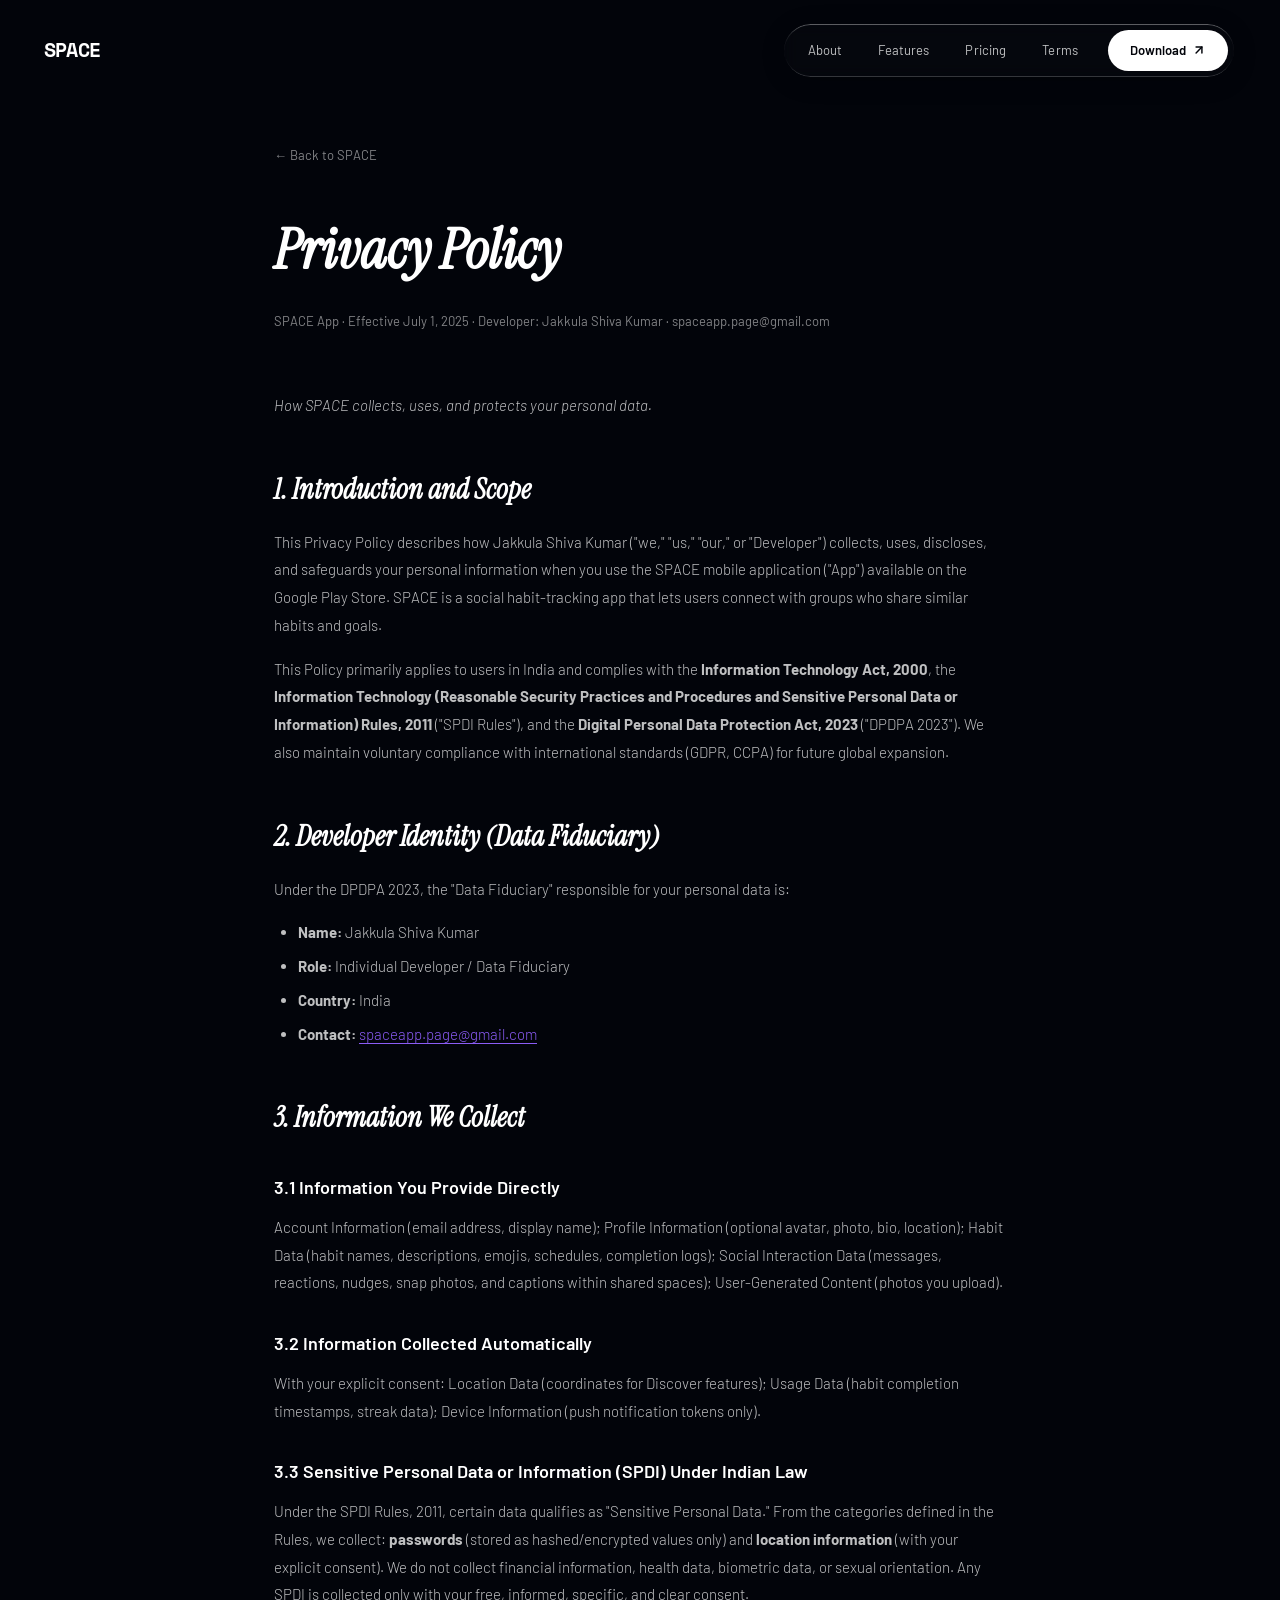
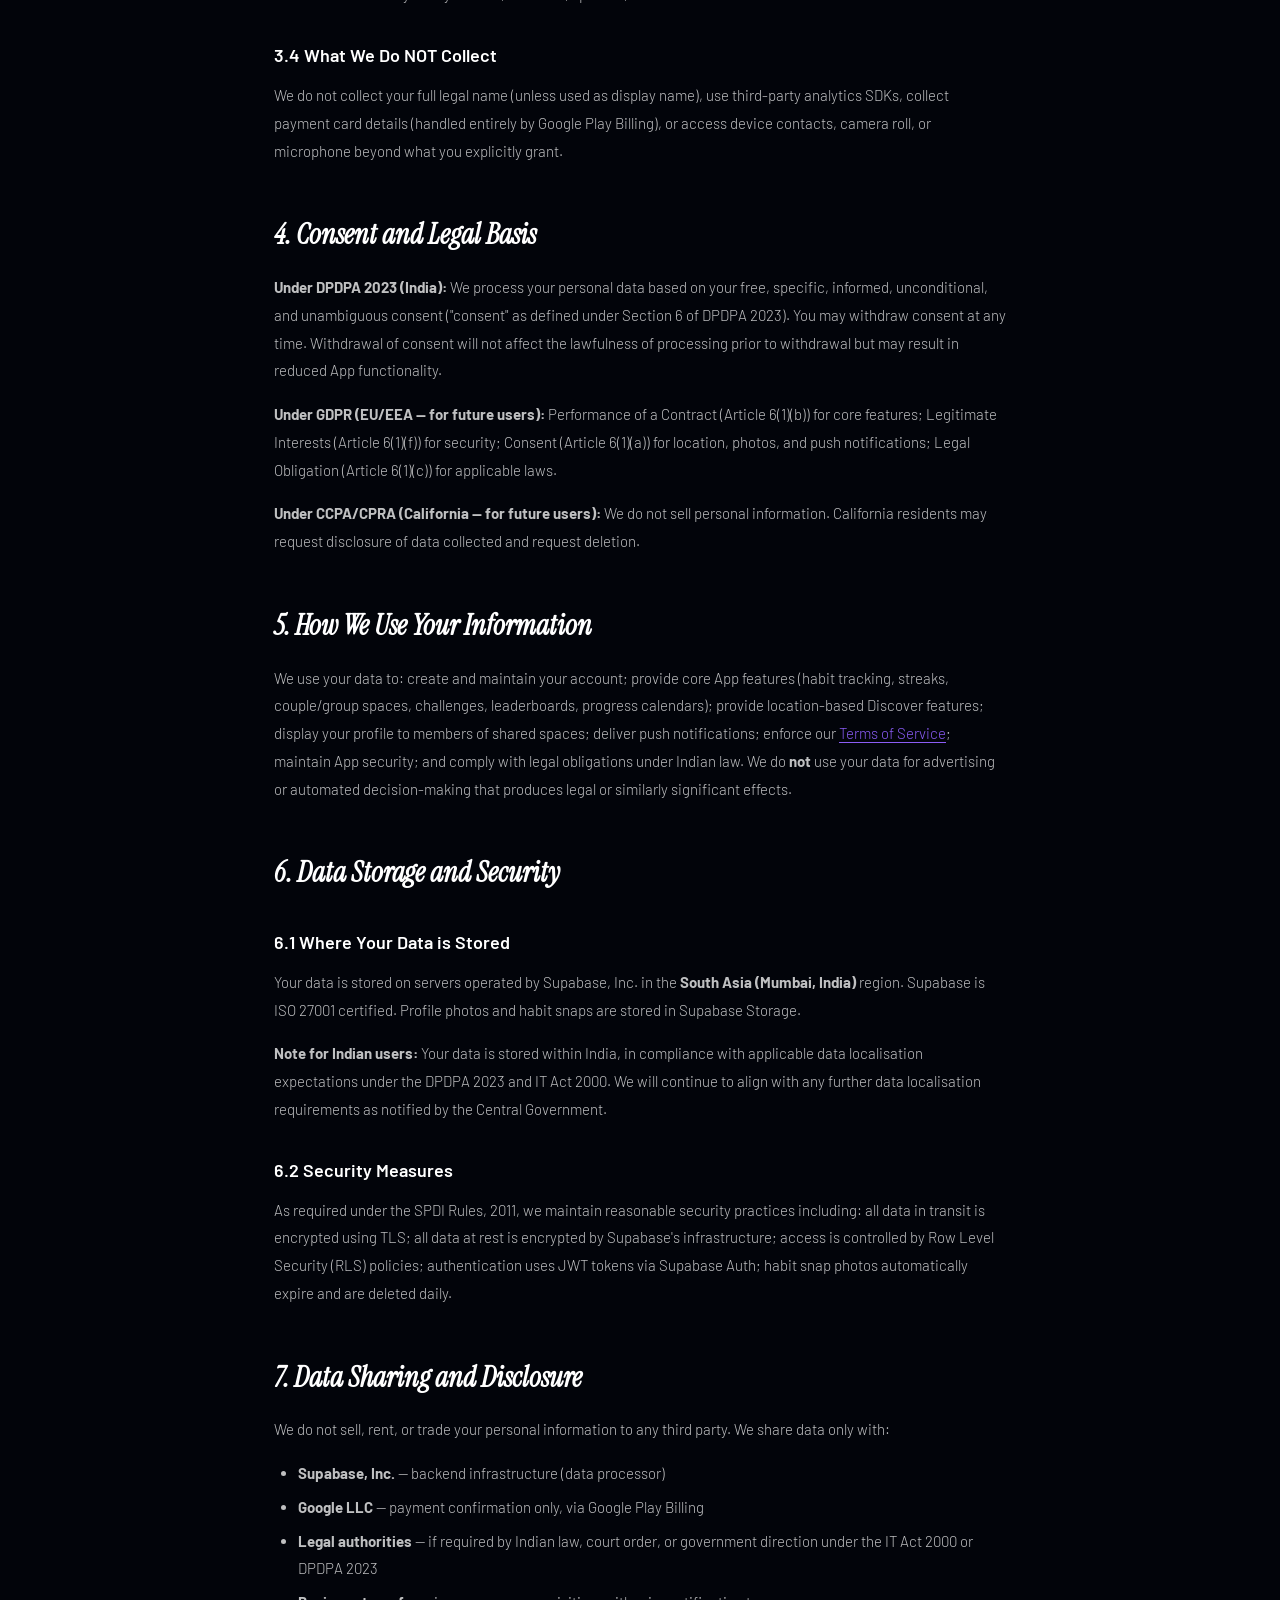
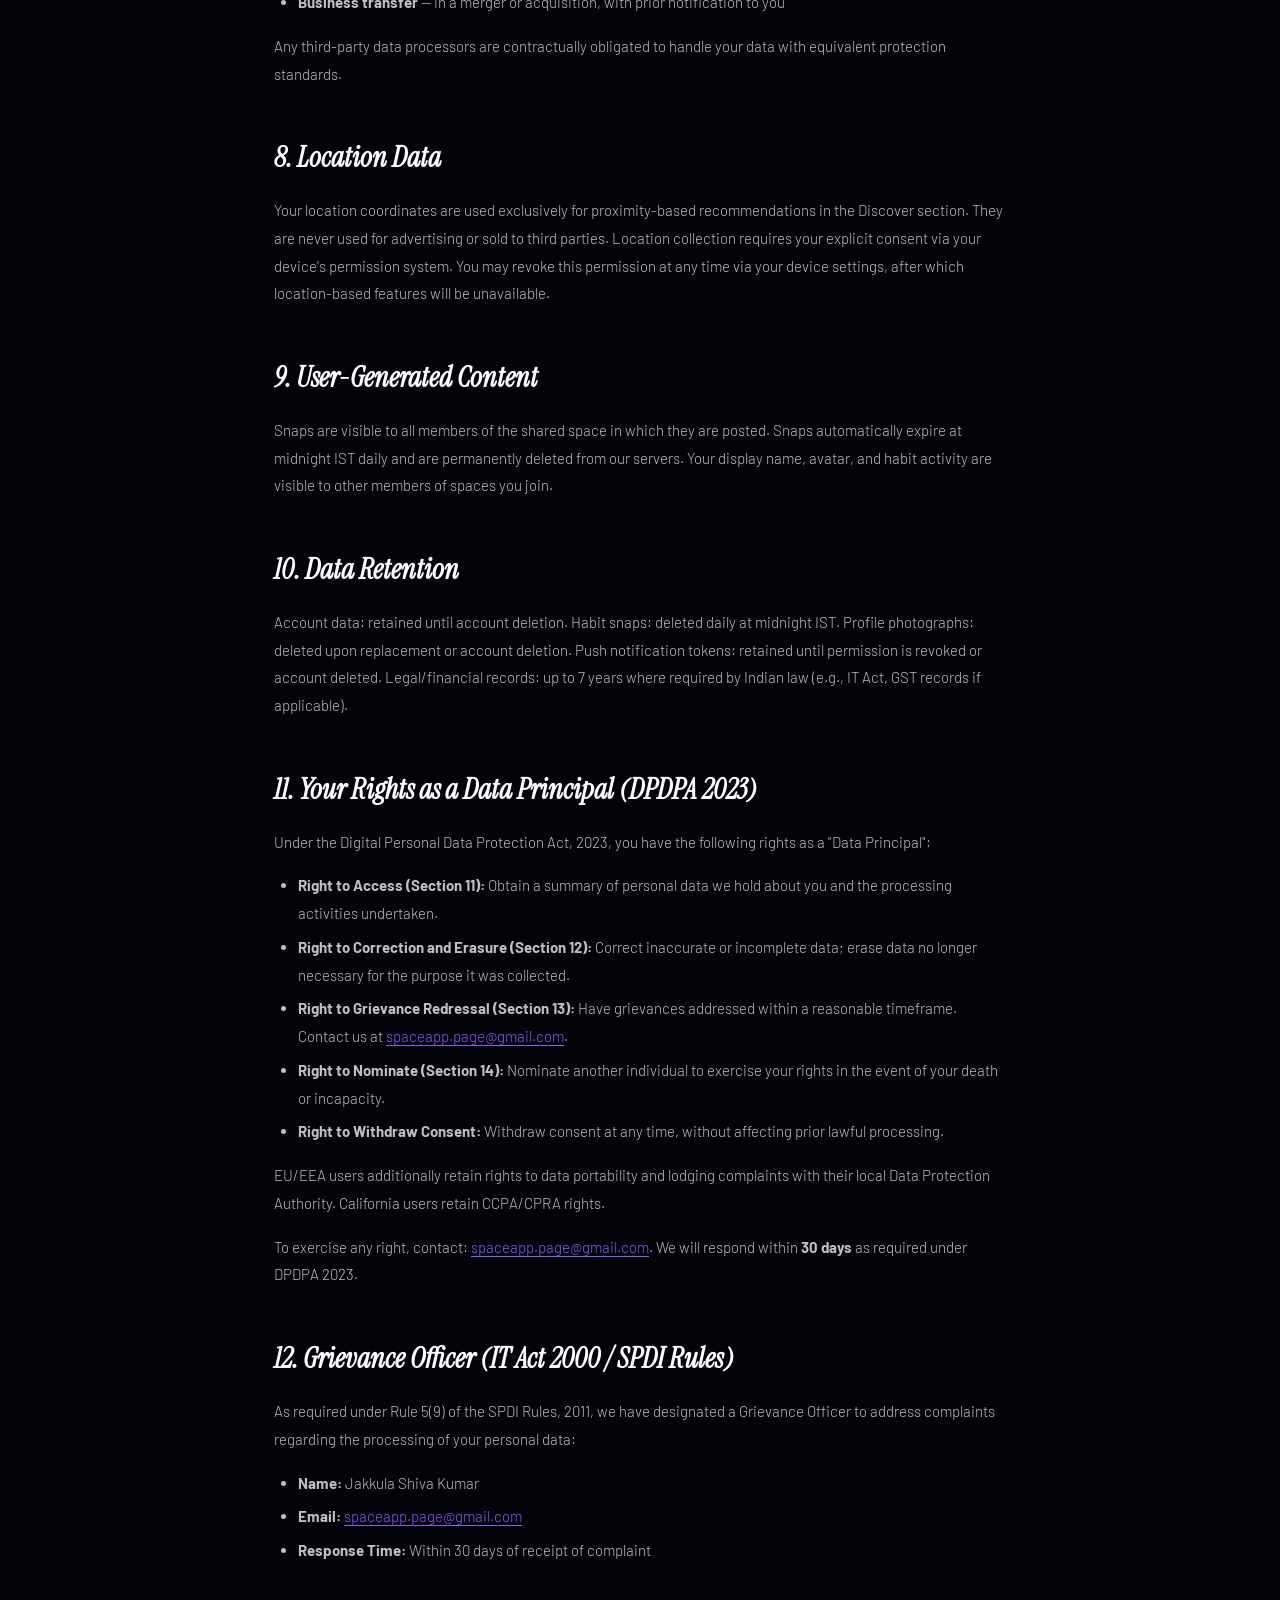
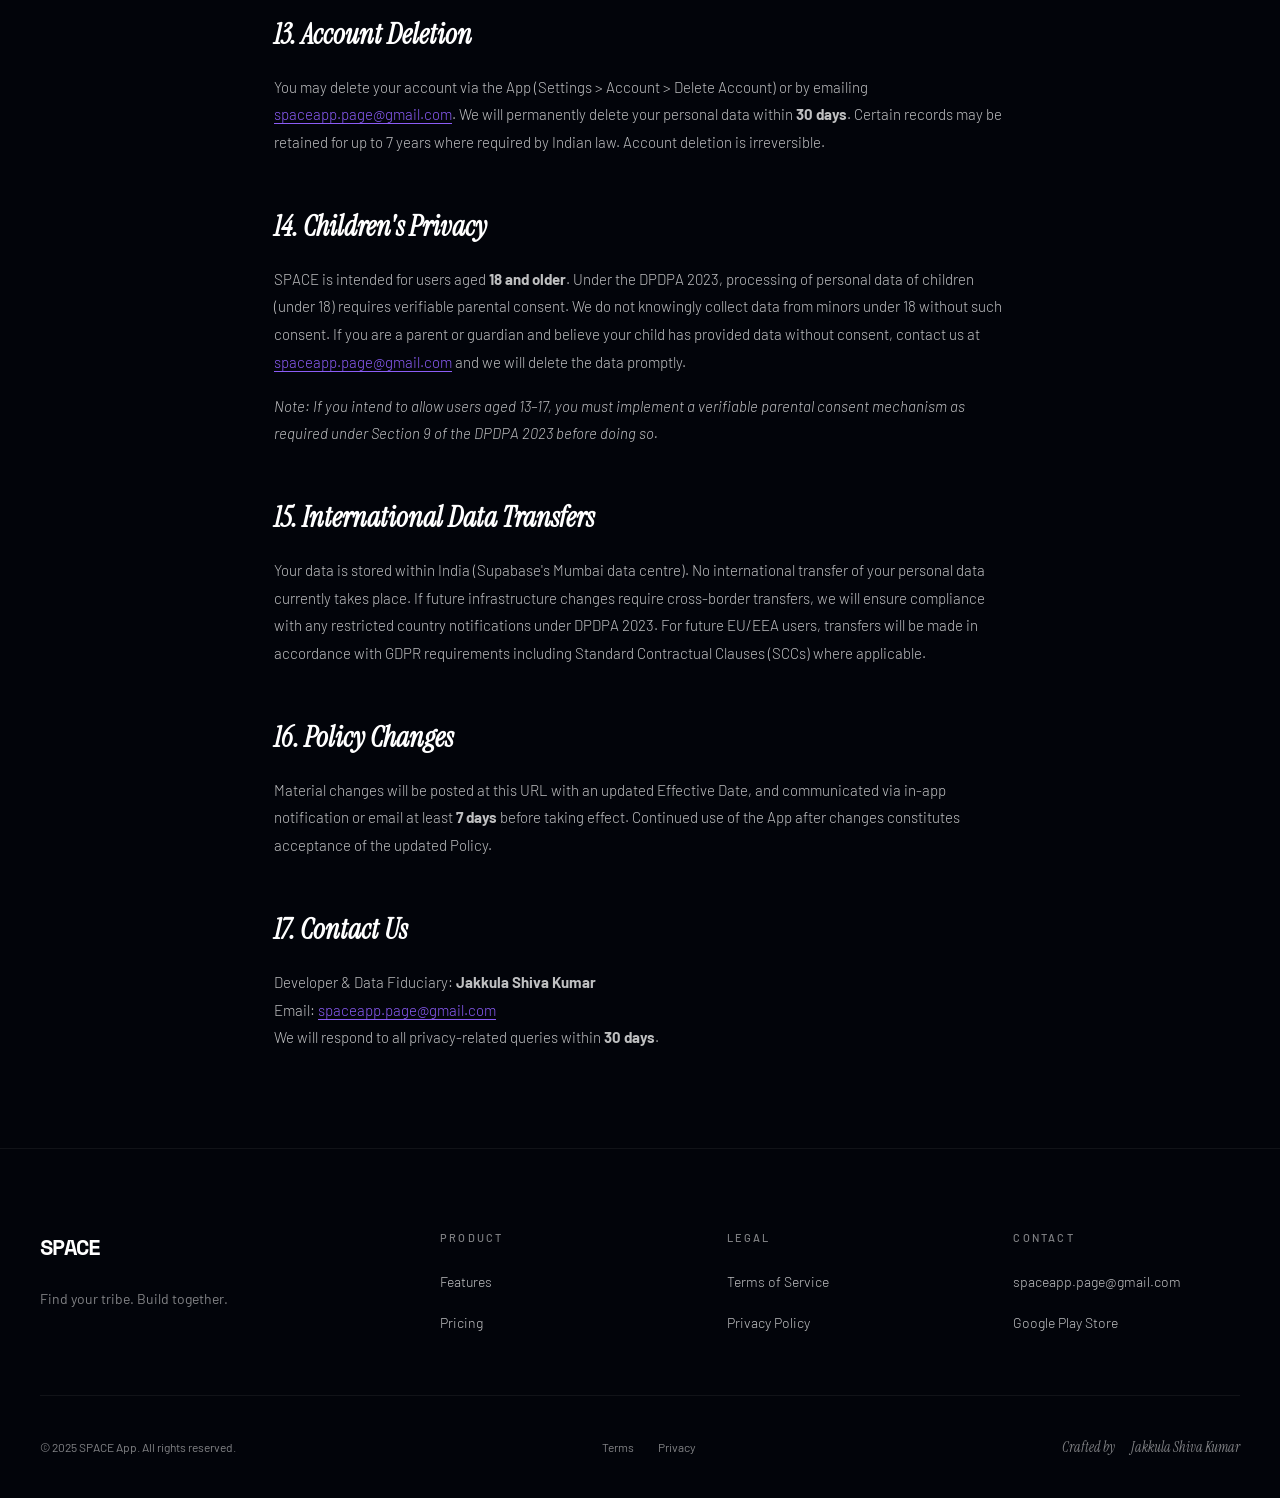
==== commit eb332e27: "Update privacy.html" ====
--- a/privacy.html
+++ b/privacy.html
@@ -53,114 +53,176 @@
 
         <h1 class="legal-title">Privacy Policy</h1>
         <p class="legal-subtitle">SPACE App · Effective July 1, 2025 · Developer: Jakkula Shiva Kumar ·
-            shiva547337@gmail.com</p>
+            <a href="mailto:spaceapp.page@gmail.com">spaceapp.page@gmail.com</a></p>
 
         <div class="legal-body">
             <p><em>How SPACE collects, uses, and protects your personal data.</em></p>
 
             <h2>1. Introduction and Scope</h2>
             <p>This Privacy Policy describes how Jakkula Shiva Kumar ("we," "us," "our," or "Developer") collects, uses,
-                discloses, and safeguards your personal information when you use the SPACE mobile application available
-                on the Google Play Store. This Policy applies to all users globally, including EU/EEA (GDPR), California
-                (CCPA/CPRA), and India (IT Act 2000 and DPDPA 2023).</p>
-
-            <h2>2. Developer Identity</h2>
+                discloses, and safeguards your personal information when you use the SPACE mobile application ("App")
+                available on the Google Play Store. SPACE is a social habit-tracking app that lets users connect with
+                groups who share similar habits and goals.</p>
+            <p>This Policy primarily applies to users in India and complies with the <strong>Information Technology Act,
+                2000</strong>, the <strong>Information Technology (Reasonable Security Practices and Procedures and
+                Sensitive Personal Data or Information) Rules, 2011</strong> ("SPDI Rules"), and the <strong>Digital
+                Personal Data Protection Act, 2023</strong> ("DPDPA 2023"). We also maintain voluntary compliance
+                with international standards (GDPR, CCPA) for future global expansion.</p>
+
+            <h2>2. Developer Identity (Data Fiduciary)</h2>
+            <p>Under the DPDPA 2023, the "Data Fiduciary" responsible for your personal data is:</p>
             <ul>
                 <li><strong>Name:</strong> Jakkula Shiva Kumar</li>
-                <li><strong>Role:</strong> Individual Developer</li>
+                <li><strong>Role:</strong> Individual Developer / Data Fiduciary</li>
                 <li><strong>Country:</strong> India</li>
-                <li><strong>Contact:</strong> <a href="mailto:shiva547337@gmail.com">shiva547337@gmail.com</a></li>
+                <li><strong>Contact:</strong> <a href="mailto:spaceapp.page@gmail.com">spaceapp.page@gmail.com</a></li>
             </ul>
 
             <h2>3. Information We Collect</h2>
-            <h3>3.1 You Provide Directly</h3>
-            <p>Account Information (email, display name); Profile Information (optional avatar, photo, bio, location);
-                Habit Data (habit names, descriptions, emojis, schedules, completion logs); Social Interaction Data
-                (messages, reactions, nudges, snap photos, captions within shared spaces); User-Generated Content
-                (photos you upload).</p>
-            <h3>3.2 Collected Automatically</h3>
-            <p>With your explicit permission: Location Data (coordinates for Discover features); Usage Data (habit
+            <h3>3.1 Information You Provide Directly</h3>
+            <p>Account Information (email address, display name); Profile Information (optional avatar, photo, bio,
+                location); Habit Data (habit names, descriptions, emojis, schedules, completion logs); Social
+                Interaction Data (messages, reactions, nudges, snap photos, and captions within shared spaces);
+                User-Generated Content (photos you upload).</p>
+            <h3>3.2 Information Collected Automatically</h3>
+            <p>With your explicit consent: Location Data (coordinates for Discover features); Usage Data (habit
                 completion timestamps, streak data); Device Information (push notification tokens only).</p>
-            <h3>3.3 What We Do NOT Collect</h3>
-            <p>We do not collect your full name (unless used as display name), use third-party analytics SDKs, collect
-                payment card details (handled by Google Play Billing), or access device contacts, camera roll, or
-                microphone beyond what you explicitly grant.</p>
-
-            <h2>4. Legal Basis for Processing (GDPR)</h2>
-            <p>Performance of a Contract (Article 6(1)(b)) for core features; Legitimate Interests (Article 6(1)(f)) for
-                security; Consent (Article 6(1)(a)) for location data, profile photos, and push notifications; Legal
-                Obligation (Article 6(1)(c)) for applicable laws.</p>
+            <h3>3.3 Sensitive Personal Data or Information (SPDI) Under Indian Law</h3>
+            <p>Under the SPDI Rules, 2011, certain data qualifies as "Sensitive Personal Data." From the categories
+                defined in the Rules, we collect: <strong>passwords</strong> (stored as hashed/encrypted values only)
+                and <strong>location information</strong> (with your explicit consent). We do not collect financial
+                information, health data, biometric data, or sexual orientation. Any SPDI is collected only with your
+                free, informed, specific, and clear consent.</p>
+            <h3>3.4 What We Do NOT Collect</h3>
+            <p>We do not collect your full legal name (unless used as display name), use third-party analytics SDKs,
+                collect payment card details (handled entirely by Google Play Billing), or access device contacts,
+                camera roll, or microphone beyond what you explicitly grant.</p>
+
+            <h2>4. Consent and Legal Basis</h2>
+            <p><strong>Under DPDPA 2023 (India):</strong> We process your personal data based on your free, specific,
+                informed, unconditional, and unambiguous consent ("consent" as defined under Section 6 of DPDPA 2023).
+                You may withdraw consent at any time. Withdrawal of consent will not affect the lawfulness of processing
+                prior to withdrawal but may result in reduced App functionality.</p>
+            <p><strong>Under GDPR (EU/EEA — for future users):</strong> Performance of a Contract (Article 6(1)(b))
+                for core features; Legitimate Interests (Article 6(1)(f)) for security; Consent (Article 6(1)(a)) for
+                location, photos, and push notifications; Legal Obligation (Article 6(1)(c)) for applicable laws.</p>
+            <p><strong>Under CCPA/CPRA (California — for future users):</strong> We do not sell personal information.
+                California residents may request disclosure of data collected and request deletion.</p>
 
             <h2>5. How We Use Your Information</h2>
-            <p>To create and maintain your account; provide core App features (habit tracking, streaks, couple/group
-                spaces, challenges, leaderboards, progress calendars); provide location-based Discover features; display
-                your profile to members of shared spaces; deliver push notifications; enforce our <a
-                    href="terms.html">Terms</a>; maintain App security; and comply with legal obligations. We do not use
-                your data for advertising or automated decision-making.</p>
+            <p>We use your data to: create and maintain your account; provide core App features (habit tracking,
+                streaks, couple/group spaces, challenges, leaderboards, progress calendars); provide location-based
+                Discover features; display your profile to members of shared spaces; deliver push notifications;
+                enforce our <a href="terms.html">Terms of Service</a>; maintain App security; and comply with legal
+                obligations under Indian law. We do <strong>not</strong> use your data for advertising or automated
+                decision-making that produces legal or similarly significant effects.</p>
 
             <h2>6. Data Storage and Security</h2>
             <h3>6.1 Where Your Data is Stored</h3>
-            <p>Your data is stored on servers operated by Supabase, Inc. in the Asia-Pacific (Sydney, Australia) region.
-                Supabase is ISO 27001 certified and GDPR-compliant. Profile photos and habit snaps are stored in
-                Supabase Storage backed by AWS S3.</p>
+            <p>Your data is stored on servers operated by Supabase, Inc. in the <strong>South Asia (Mumbai, India)</strong>
+                region. Supabase is ISO 27001 certified. Profile photos and habit snaps are stored in Supabase Storage.</p>
+            <p><strong>Note for Indian users:</strong> Your data is stored within India, in compliance with applicable
+                data localisation expectations under the DPDPA 2023 and IT Act 2000. We will continue to align with
+                any further data localisation requirements as notified by the Central Government.</p>
             <h3>6.2 Security Measures</h3>
-            <p>All data in transit is encrypted using TLS. All data at rest is encrypted by Supabase's infrastructure.
-                Access is controlled by Row Level Security (RLS) policies. Authentication uses JWT tokens via Supabase
-                Auth. Habit snap photos automatically expire and are deleted daily.</p>
-
-            <h2>7. Data Sharing</h2>
-            <p>We do not sell, rent, or trade your personal information. We share data only with: Supabase, Inc.
-                (backend infrastructure); Google LLC (payment confirmation only via Google Play Billing); applicable
-                legal authorities if required by law; and in the event of a business transfer, with prior notification.
-            </p>
+            <p>As required under the SPDI Rules, 2011, we maintain reasonable security practices including: all data
+                in transit is encrypted using TLS; all data at rest is encrypted by Supabase's infrastructure; access
+                is controlled by Row Level Security (RLS) policies; authentication uses JWT tokens via Supabase Auth;
+                habit snap photos automatically expire and are deleted daily.</p>
+
+            <h2>7. Data Sharing and Disclosure</h2>
+            <p>We do not sell, rent, or trade your personal information to any third party. We share data only with:</p>
+            <ul>
+                <li><strong>Supabase, Inc.</strong> — backend infrastructure (data processor)</li>
+                <li><strong>Google LLC</strong> — payment confirmation only, via Google Play Billing</li>
+                <li><strong>Legal authorities</strong> — if required by Indian law, court order, or government
+                    direction under the IT Act 2000 or DPDPA 2023</li>
+                <li><strong>Business transfer</strong> — in a merger or acquisition, with prior notification to you</li>
+            </ul>
+            <p>Any third-party data processors are contractually obligated to handle your data with equivalent
+                protection standards.</p>
 
             <h2>8. Location Data</h2>
             <p>Your location coordinates are used exclusively for proximity-based recommendations in the Discover
-                section. They are not used for advertising or sold to third parties. Location collection requires
-                explicit consent via your device's permission system. Revoke permission at any time via device settings.
-            </p>
+                section. They are never used for advertising or sold to third parties. Location collection requires
+                your explicit consent via your device's permission system. You may revoke this permission at any
+                time via your device settings, after which location-based features will be unavailable.</p>
 
             <h2>9. User-Generated Content</h2>
-            <p>Snaps are visible to all members of the shared space in which they are posted. Snaps automatically expire
-                at midnight IST daily and are permanently deleted from our servers. Your display name, avatar, and habit
-                activity are visible to other members of spaces you join.</p>
+            <p>Snaps are visible to all members of the shared space in which they are posted. Snaps automatically
+                expire at midnight IST daily and are permanently deleted from our servers. Your display name, avatar,
+                and habit activity are visible to other members of spaces you join.</p>
 
             <h2>10. Data Retention</h2>
             <p>Account data: retained until account deletion. Habit snaps: deleted daily at midnight IST. Profile
                 photographs: deleted upon replacement or account deletion. Push notification tokens: retained until
-                permission is revoked or account deleted. Legal records: up to 7 years where required by law.</p>
-
-            <h2>11. Your Rights</h2>
-            <p>All users: access your data; correct your profile; delete your account; disable location sharing; disable
-                push notifications. EU/EEA users: data portability, restriction of processing, withdrawal of consent,
-                and right to lodge complaints with your local Data Protection Authority. California users: rights under
-                CCPA/CPRA. Contact <a href="mailto:shiva547337@gmail.com">shiva547337@gmail.com</a> to exercise any
-                rights.</p>
-
-            <h2>12. Account Deletion</h2>
-            <p>Via the App (Settings > Account > Delete Account) or email <a
-                    href="mailto:shiva547337@gmail.com">shiva547337@gmail.com</a>. We will permanently delete your data
-                within
-                30 days. Certain data may be retained up to 7 years where required by law. Deletion is irreversible.</p>
-
-            <h2>13. Children's Privacy</h2>
-            <p>SPACE is intended for users aged 13 and older. We do not knowingly collect data from children under 13.
-                EU minimum age is 16 (or lower with verifiable parental consent, minimum 13). Contact <a
-                    href="mailto:shiva547337@gmail.com">shiva547337@gmail.com</a> if you
-                believe we have collected data from a child below the applicable minimum age.</p>
-
-            <h2>14. International Data Transfers</h2>
-            <p>Your data is stored in Australia (Supabase's Asia-Pacific data centre). For EU/EEA users, transfers are
-                made in accordance with GDPR requirements, including Standard Contractual Clauses (SCCs) where
-                applicable.</p>
-
-            <h2>15. Policy Changes</h2>
-            <p>Material changes will be posted at this URL with an updated Effective Date, and communicated via in-app
-                notification or email. Continued use after changes constitutes acceptance.</p>
-
-            <h2>16. Contact Us</h2>
-            <p>Developer: Jakkula Shiva Kumar · Email: <a href="mailto:shiva547337@gmail.com">shiva547337@gmail.com</a>
-                · We will respond within 30 days.</p>
+                permission is revoked or account deleted. Legal/financial records: up to 7 years where required by
+                Indian law (e.g., IT Act, GST records if applicable).</p>
+
+            <h2>11. Your Rights as a Data Principal (DPDPA 2023)</h2>
+            <p>Under the Digital Personal Data Protection Act, 2023, you have the following rights as a "Data
+                Principal":</p>
+            <ul>
+                <li><strong>Right to Access (Section 11):</strong> Obtain a summary of personal data we hold about
+                    you and the processing activities undertaken.</li>
+                <li><strong>Right to Correction and Erasure (Section 12):</strong> Correct inaccurate or incomplete
+                    data; erase data no longer necessary for the purpose it was collected.</li>
+                <li><strong>Right to Grievance Redressal (Section 13):</strong> Have grievances addressed within
+                    a reasonable timeframe. Contact us at <a
+                        href="mailto:spaceapp.page@gmail.com">spaceapp.page@gmail.com</a>.</li>
+                <li><strong>Right to Nominate (Section 14):</strong> Nominate another individual to exercise your
+                    rights in the event of your death or incapacity.</li>
+                <li><strong>Right to Withdraw Consent:</strong> Withdraw consent at any time, without affecting
+                    prior lawful processing.</li>
+            </ul>
+            <p>EU/EEA users additionally retain rights to data portability and lodging complaints with their local
+                Data Protection Authority. California users retain CCPA/CPRA rights.</p>
+            <p>To exercise any right, contact: <a
+                    href="mailto:spaceapp.page@gmail.com">spaceapp.page@gmail.com</a>. We will respond within
+                <strong>30 days</strong> as required under DPDPA 2023.</p>
+
+            <h2>12. Grievance Officer (IT Act 2000 / SPDI Rules)</h2>
+            <p>As required under Rule 5(9) of the SPDI Rules, 2011, we have designated a Grievance Officer to
+                address complaints regarding the processing of your personal data:</p>
+            <ul>
+                <li><strong>Name:</strong> Jakkula Shiva Kumar</li>
+                <li><strong>Email:</strong> <a
+                        href="mailto:spaceapp.page@gmail.com">spaceapp.page@gmail.com</a></li>
+                <li><strong>Response Time:</strong> Within 30 days of receipt of complaint</li>
+            </ul>
+
+            <h2>13. Account Deletion</h2>
+            <p>You may delete your account via the App (Settings &gt; Account &gt; Delete Account) or by emailing
+                <a href="mailto:spaceapp.page@gmail.com">spaceapp.page@gmail.com</a>. We will permanently delete
+                your personal data within <strong>30 days</strong>. Certain records may be retained for up to 7 years
+                where required by Indian law. Account deletion is irreversible.</p>
+
+            <h2>14. Children's Privacy</h2>
+            <p>SPACE is intended for users aged <strong>18 and older</strong>. Under the DPDPA 2023, processing of
+                personal data of children (under 18) requires verifiable parental consent. We do not knowingly collect
+                data from minors under 18 without such consent. If you are a parent or guardian and believe your child
+                has provided data without consent, contact us at <a
+                    href="mailto:spaceapp.page@gmail.com">spaceapp.page@gmail.com</a> and we will delete the data
+                promptly.</p>
+            <p><em>Note: If you intend to allow users aged 13–17, you must implement a verifiable parental consent
+                mechanism as required under Section 9 of the DPDPA 2023 before doing so.</em></p>
+
+            <h2>15. International Data Transfers</h2>
+            <p>Your data is stored within India (Supabase's Mumbai data centre). No international transfer of your
+                personal data currently takes place. If future infrastructure changes require cross-border transfers,
+                we will ensure compliance with any restricted country notifications under DPDPA 2023. For future
+                EU/EEA users, transfers will be made in accordance with GDPR requirements including Standard
+                Contractual Clauses (SCCs) where applicable.</p>
+
+            <h2>16. Policy Changes</h2>
+            <p>Material changes will be posted at this URL with an updated Effective Date, and communicated via
+                in-app notification or email at least <strong>7 days</strong> before taking effect. Continued use
+                of the App after changes constitutes acceptance of the updated Policy.</p>
+
+            <h2>17. Contact Us</h2>
+            <p>Developer &amp; Data Fiduciary: <strong>Jakkula Shiva Kumar</strong><br>
+                Email: <a href="mailto:spaceapp.page@gmail.com">spaceapp.page@gmail.com</a><br>
+                We will respond to all privacy-related queries within <strong>30 days</strong>.</p>
         </div>
     </div>
 
@@ -189,7 +251,7 @@
             <div class="footer-col">
                 <h5>Contact</h5>
                 <ul>
-                    <li><a href="mailto:shiva547337@gmail.com">shiva547337@gmail.com</a></li>
+                    <li><a href="mailto:spaceapp.page@gmail.com">spaceapp.page@gmail.com</a></li>
                     <li><a href="https://play.google.com/store" target="_blank">Google Play Store</a></li>
                 </ul>
             </div>
@@ -205,7 +267,6 @@
     </footer>
 
     <script>
-        // Hamburger menu for legal pages
         const hamburger = document.getElementById('hamburger');
         const mobileMenu = document.getElementById('mobile-menu');
         if (hamburger && mobileMenu) {
@@ -223,7 +284,6 @@
             });
         }
 
-        // Scroll nav effect
         const nav = document.getElementById('nav');
         const style = document.createElement('style');
         style.textContent = `
@@ -242,4 +302,4 @@
     </script>
 </body>
 
-</html>+</html>
--- a/styles.css
+++ b/styles.css
@@ -13,9 +13,11 @@
     --bg-card-strong: rgba(255, 255, 255, 0.02);
 
     --text: #ffffff;
-    --text-secondary: rgba(255, 255, 255, 0.60);
-    --text-tertiary: rgba(255, 255, 255, 0.35);
-    --text-highlight: rgba(255, 255, 255, 0.85);
+    --text-secondary: rgba(255, 255, 255, 0.75);
+    /* Increased contrast */
+    --text-tertiary: rgba(255, 255, 255, 0.50);
+    /* Increased contrast */
+    --text-highlight: rgba(255, 255, 255, 0.95);
 
     --accent: #8B5CF6;
     --accent-2: #EC4899;
@@ -53,6 +55,8 @@
     font-size: 16px;
     -webkit-font-smoothing: antialiased;
     -moz-osx-font-smoothing: grayscale;
+    overflow-x: hidden;
+    width: 100%;
 }
 
 body {
@@ -62,6 +66,16 @@
     background-color: var(--bg);
     line-height: 1.6;
     overflow-x: hidden;
+    width: 100%;
+    position: relative;
+    font-size: 17px;
+    /* Increased base size for readability */
+}
+
+main {
+    overflow-x: hidden;
+    width: 100%;
+    position: relative;
 }
 
 ::selection {
@@ -881,16 +895,18 @@
 }
 
 .mission-quote {
-    font-family: var(--font-heading);
-    font-style: italic;
-    font-size: clamp(28px, 4.5vw, 56px);
+    font-family: var(--font-body);
+    /* Changed from cursive --font-heading to readable body font */
+    font-style: normal;
+    font-size: clamp(24px, 4vw, 42px);
     font-weight: 400;
-    line-height: 1.3;
+    line-height: 1.4;
     max-width: 900px;
-    letter-spacing: -0.02em;
+    letter-spacing: -0.01em;
     text-wrap: balance;
     position: relative;
     z-index: 1;
+    color: var(--text-highlight);
 }
 
 .mission .ambient-orb {
@@ -1591,6 +1607,9 @@
 footer {
     border-top: 1px solid var(--border);
     padding: 80px 24px 40px;
+    overflow-x: hidden;
+    position: relative;
+    width: 100%;
 }
 
 .footer-grid {
@@ -1883,6 +1902,14 @@
         gap: 0;
     }
 
+    .showcase {
+        display: none;
+    }
+
+    .showcase-phone-wrap {
+        display: none;
+    }
+
     .hero-stat {
         padding: 12px 24px;
     }
@@ -1934,18 +1961,28 @@
     }
 
     .hero-stats {
-        flex-direction: column;
+        flex-direction: row;
+        flex-wrap: wrap;
         gap: 0;
+    }
+
+    .hero-stat {
+        padding: 16px 0;
+        width: 50%;
     }
 
     .hero-stat:not(:last-child) {
         border-right: none;
+        border-bottom: none;
+    }
+
+    .hero-stat:nth-child(1),
+    .hero-stat:nth-child(2) {
         border-bottom: 1px solid var(--border);
     }
 
-    .hero-stat {
-        padding: 16px 0;
-        width: 100%;
+    .hero-stat:nth-child(odd) {
+        border-right: 1px solid var(--border);
     }
 
     .showcase-wrap {
